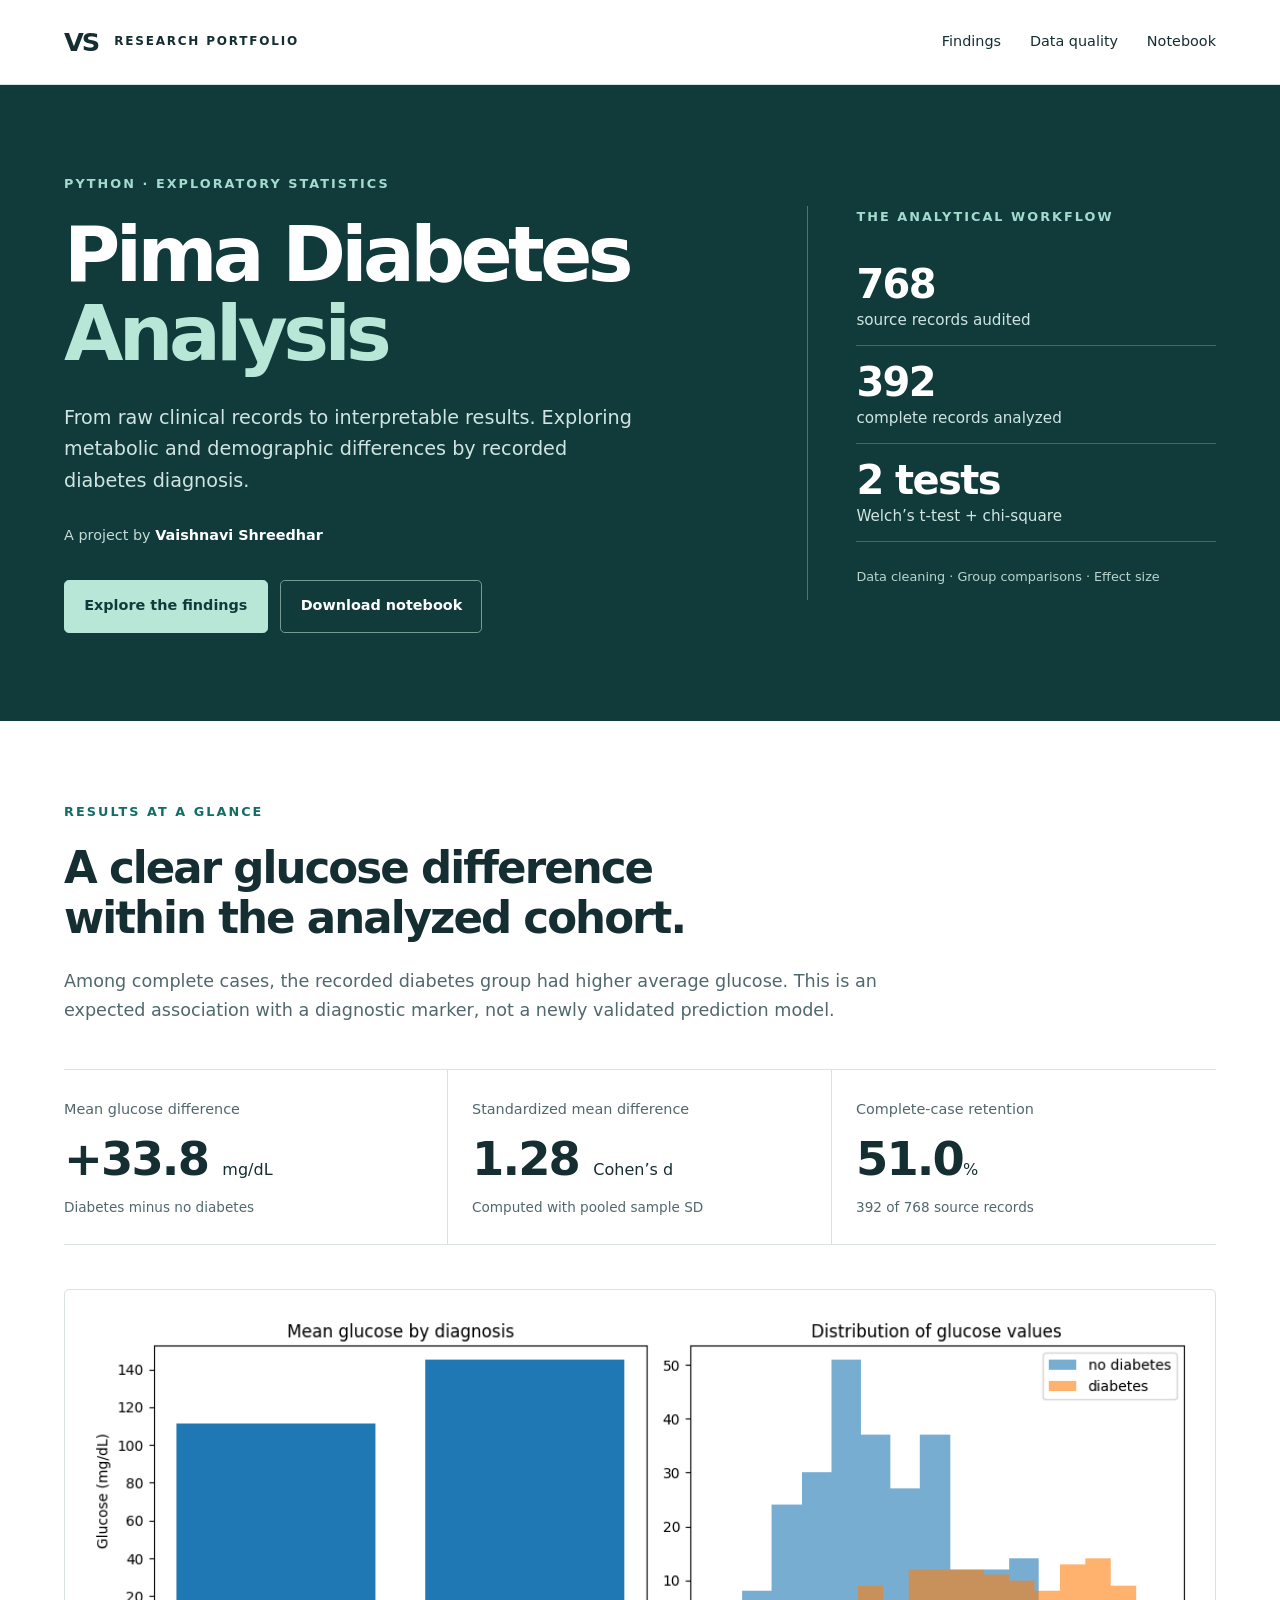
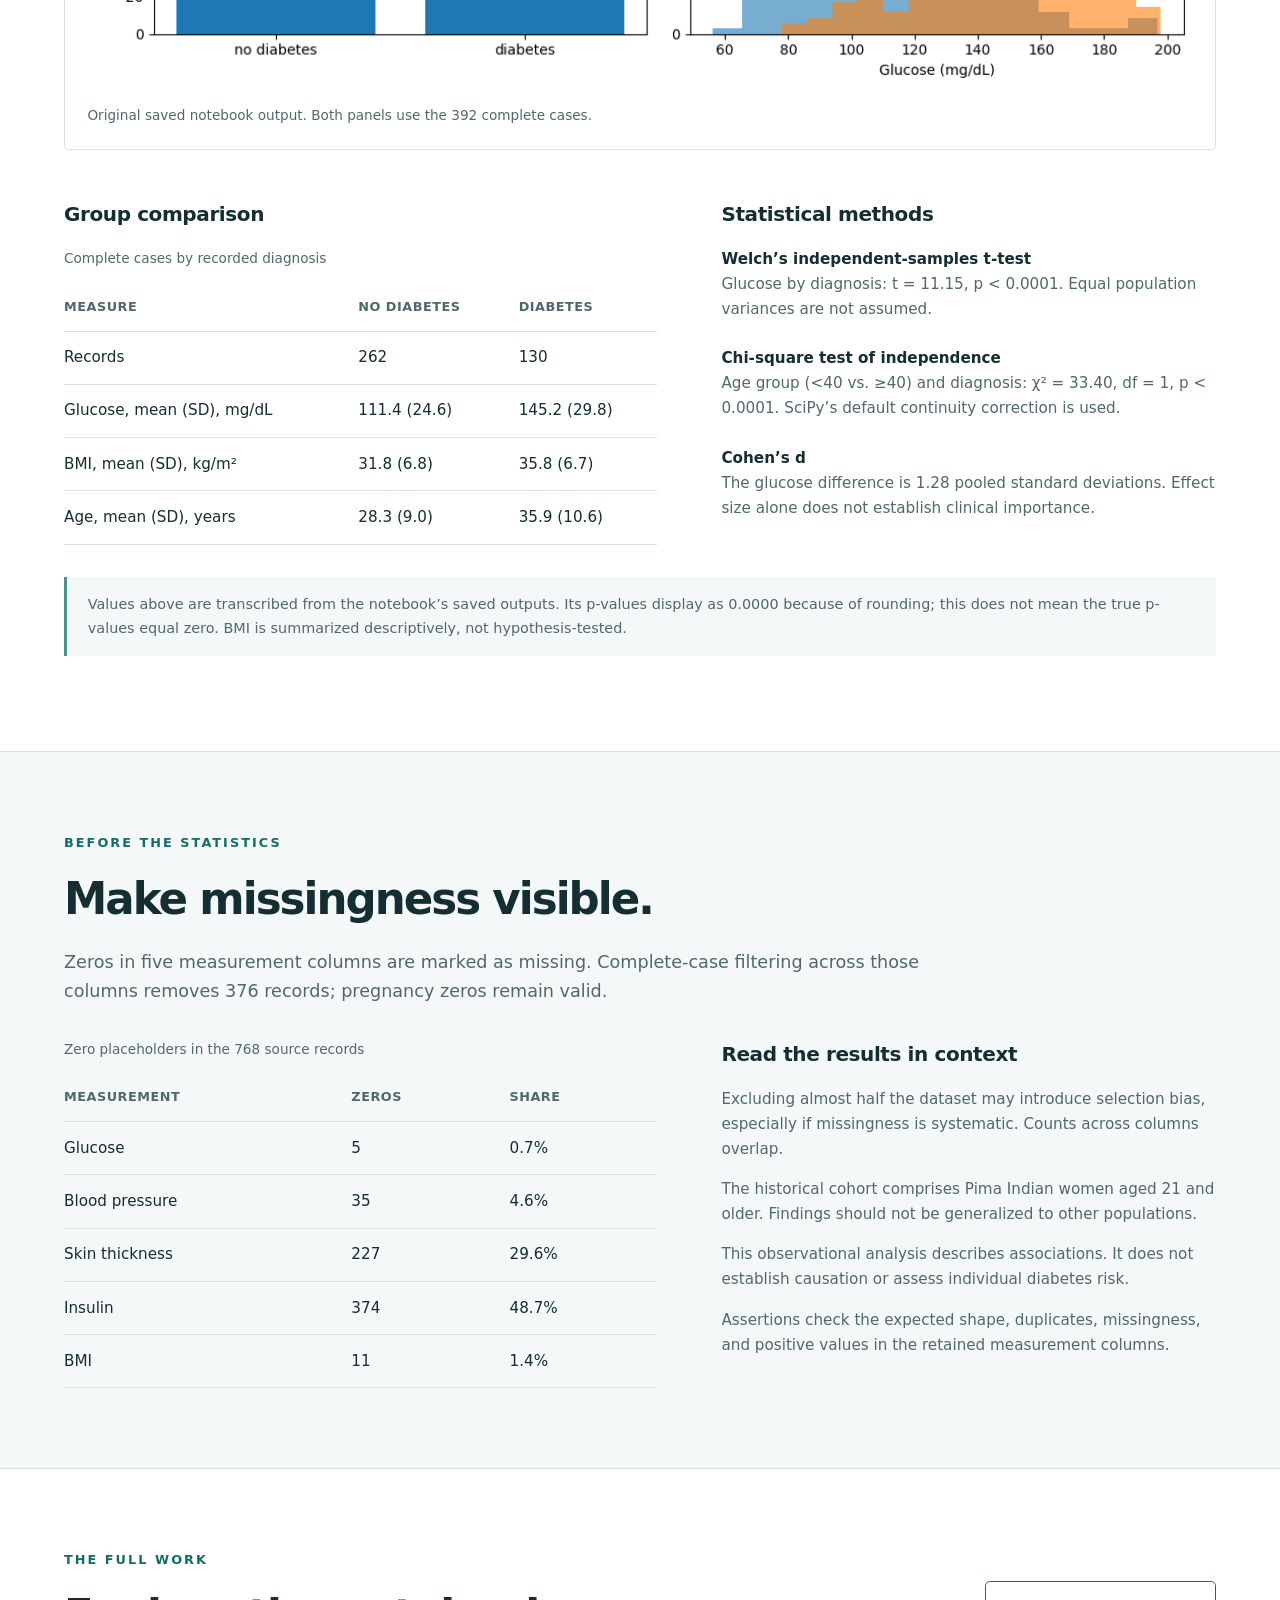
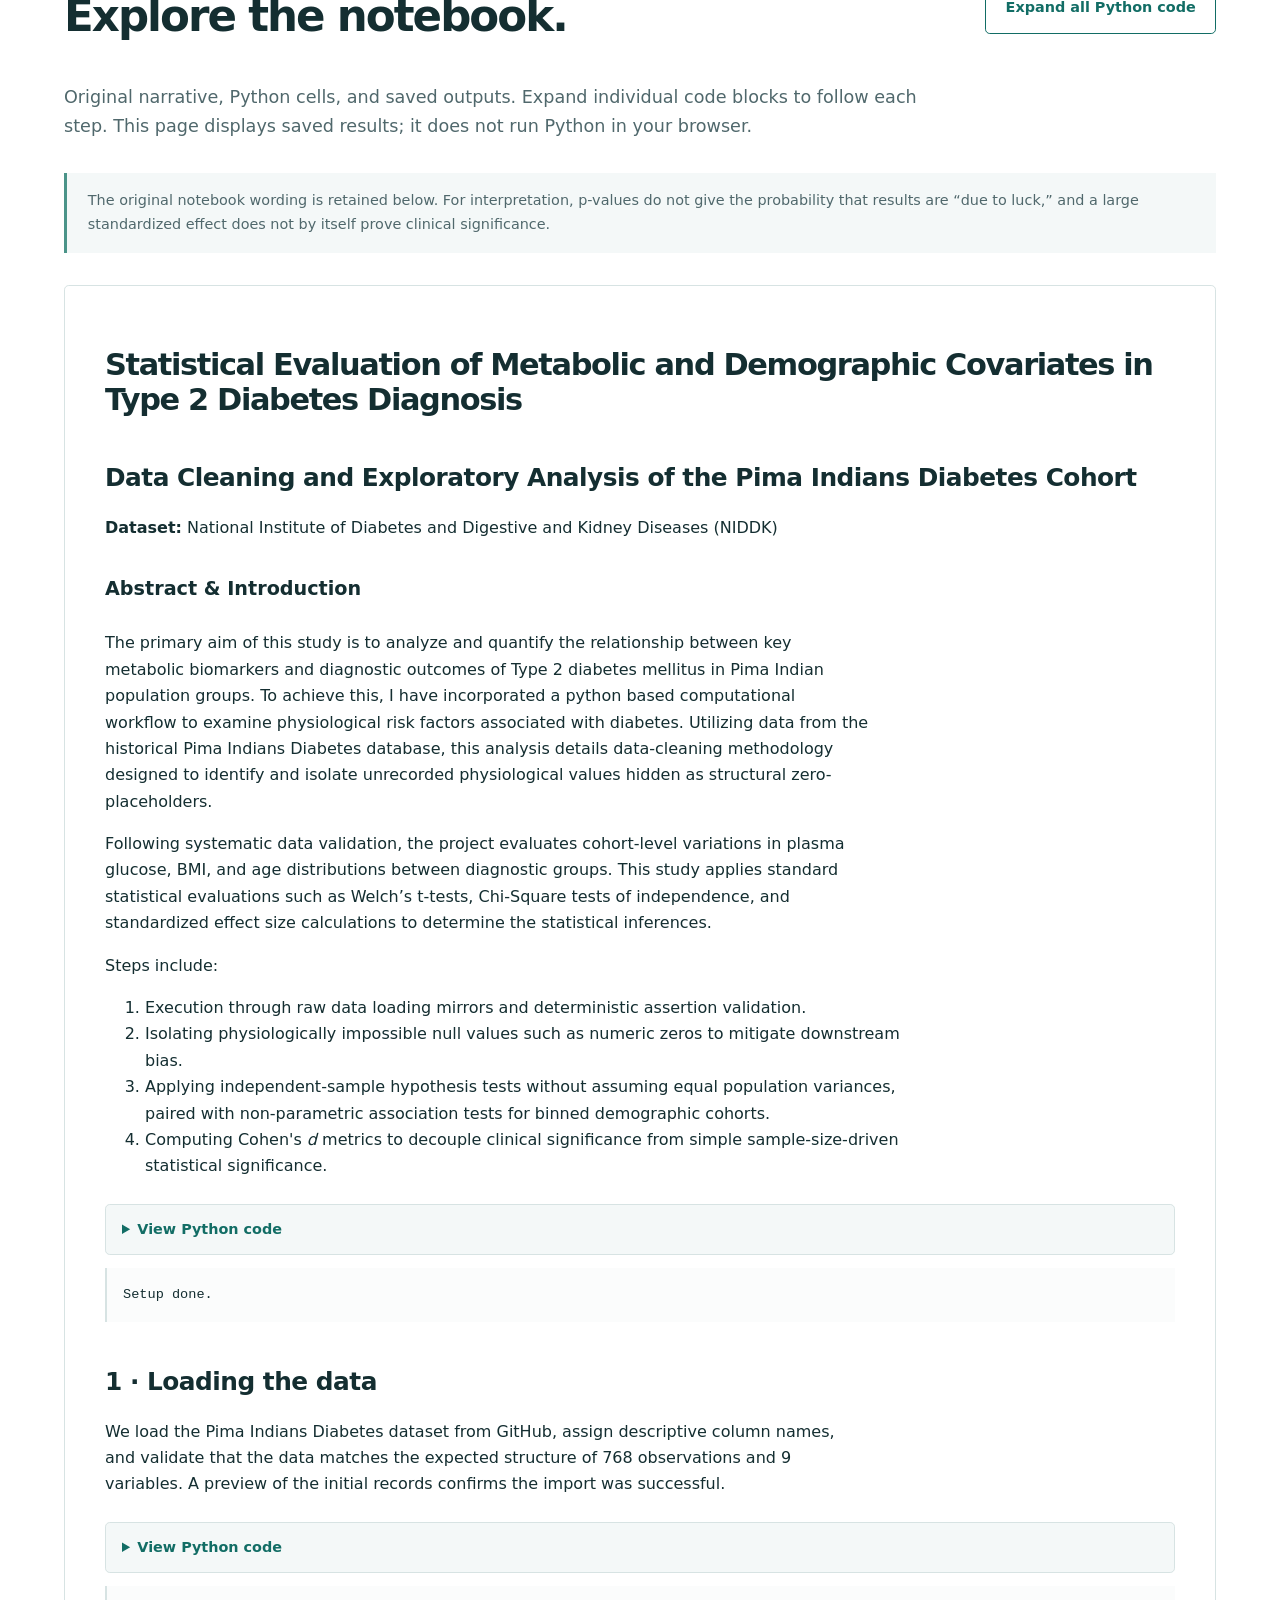
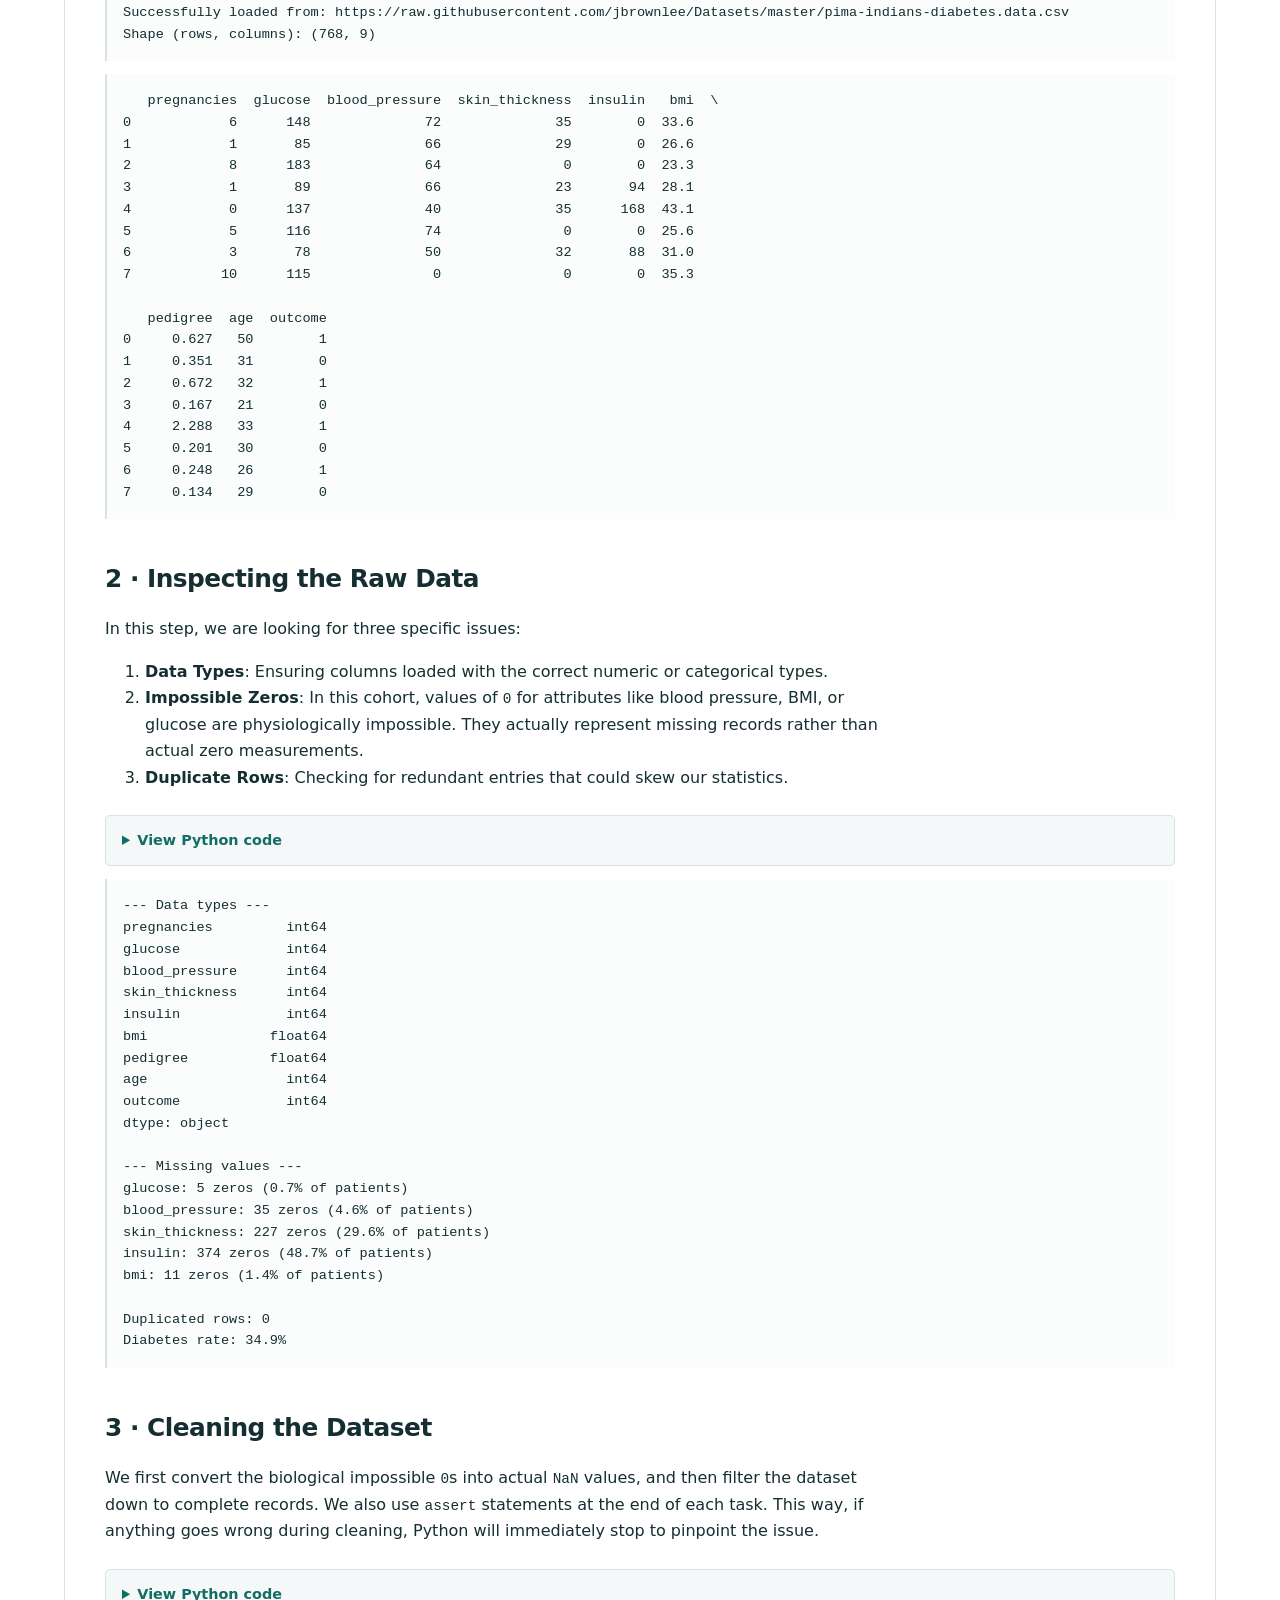
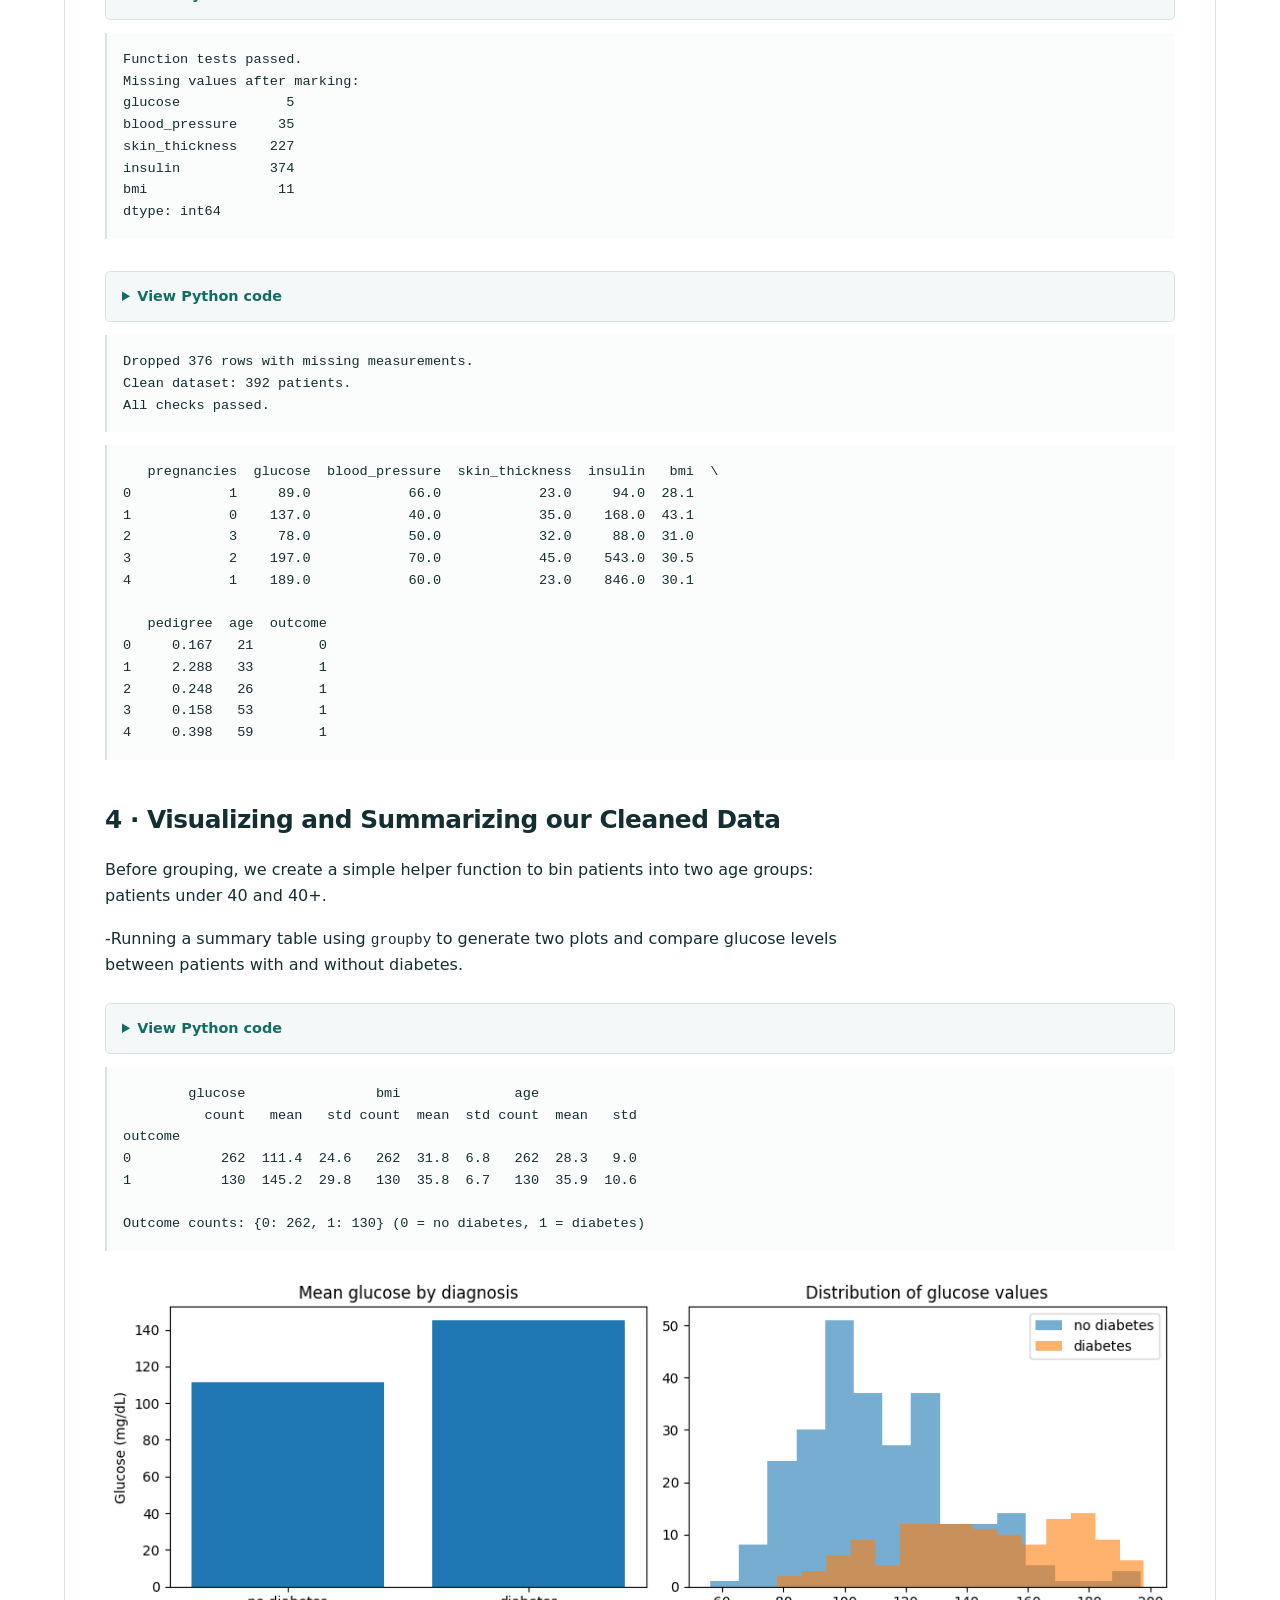
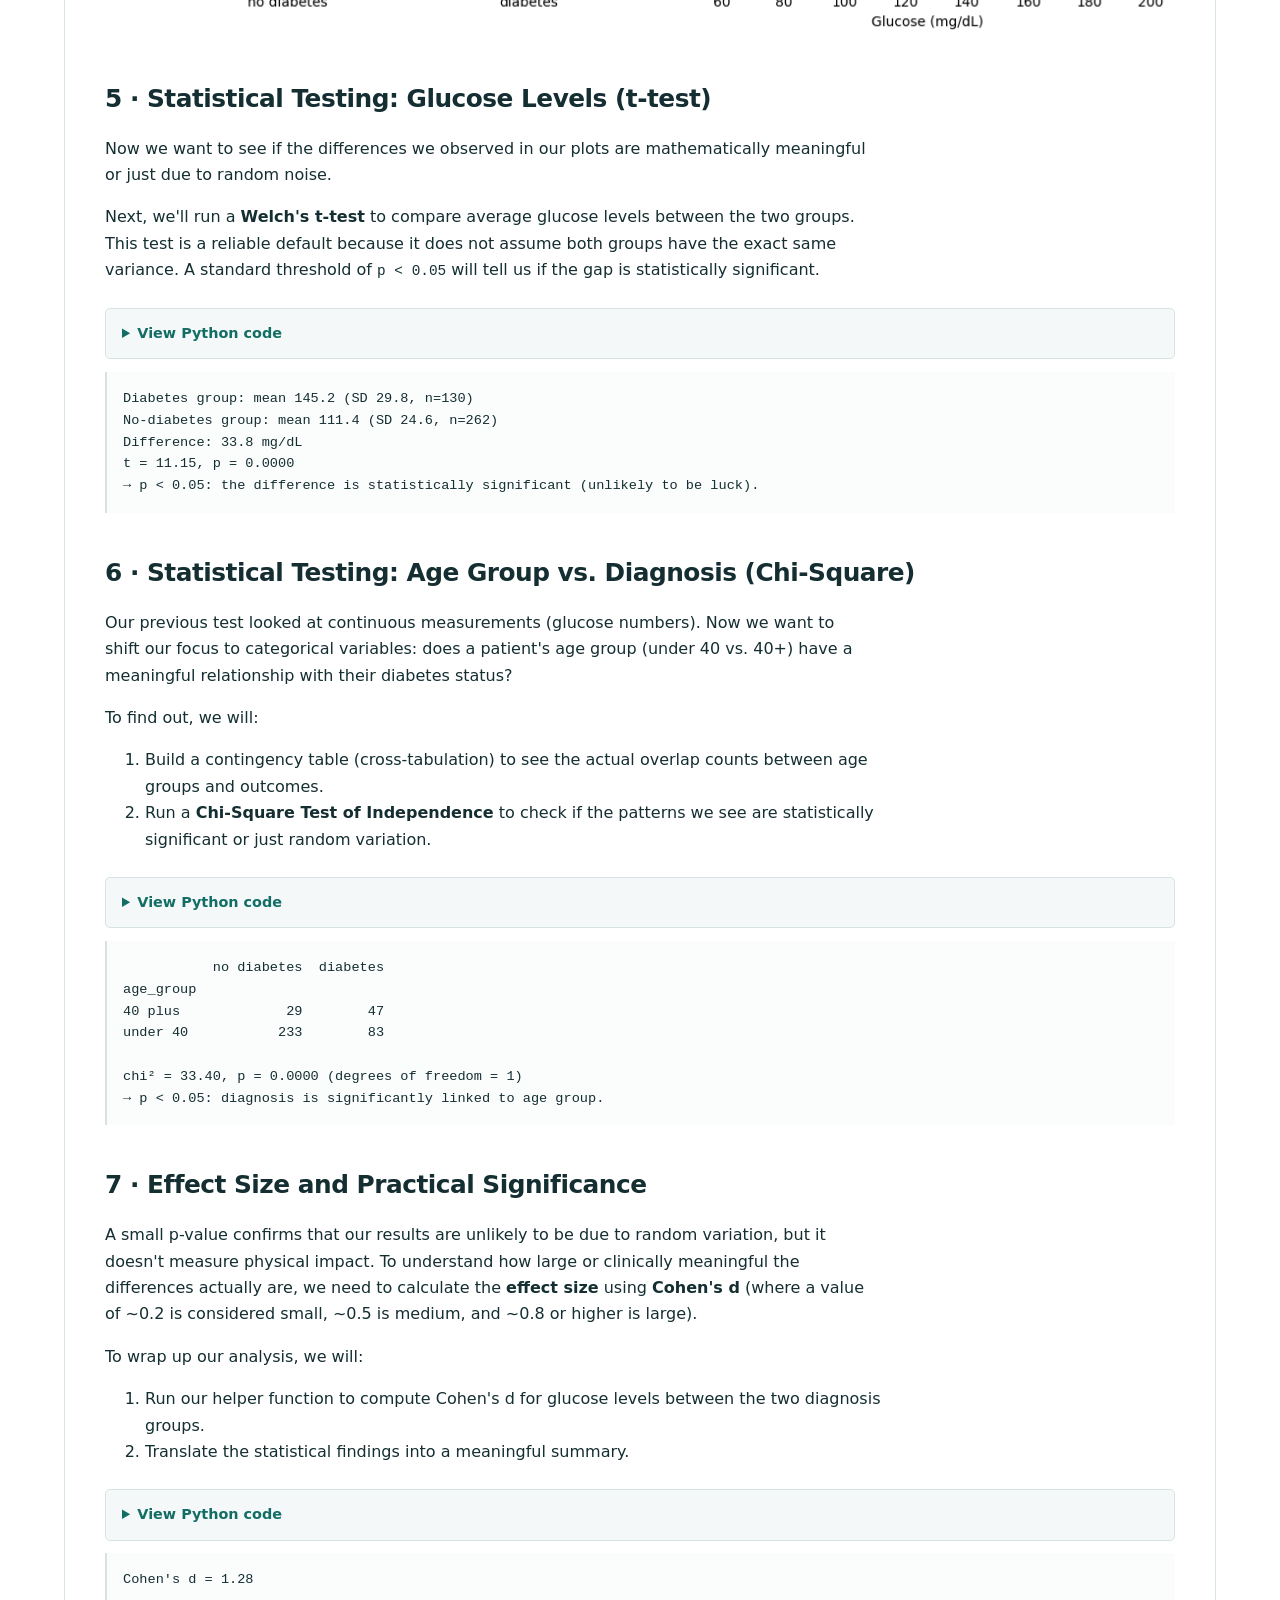
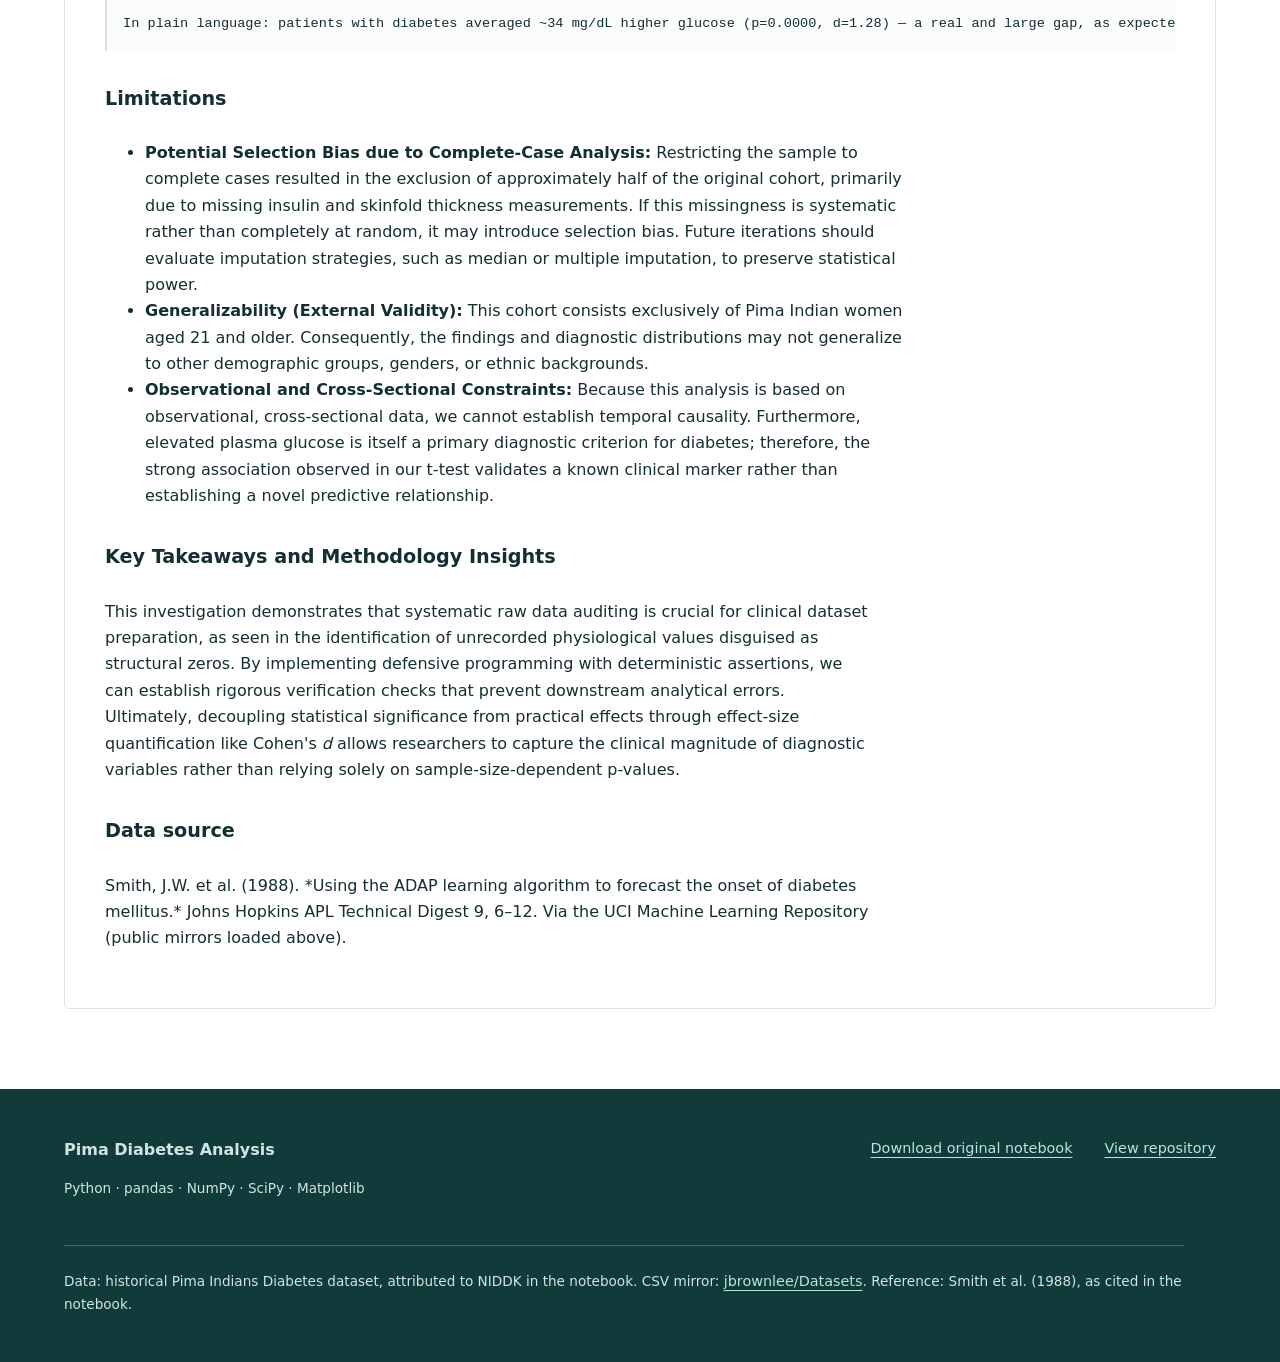
==== site/index.html @ 89f38595 "Add Netlify-ready analysis website with saved notebook results" ====
<!doctype html>
<html lang="en"><head><meta charset="utf-8"><meta name="viewport" content="width=device-width,initial-scale=1">
<meta name="description" content="Vaishnavi Shreedhar's Python analysis of the Pima diabetes cohort: data cleaning, Welch's t-test, chi-square testing and effect size.">
<meta name="theme-color" content="#103b3a"><title>Pima Diabetes Analysis · Vaishnavi Shreedhar</title>
<link rel="stylesheet" href="styles.css"><script src="app.js" defer></script></head>
<body><a class="skip" href="#main">Skip to content</a>
<header><a class="brand" href="#">VS <span>RESEARCH PORTFOLIO</span></a><nav aria-label="Main navigation"><a href="#findings">Findings</a><a href="#quality">Data quality</a><a href="#notebook">Notebook</a></nav></header>
<main id="main"><section class="hero"><div class="hero-content"><p class="eyebrow">PYTHON · EXPLORATORY STATISTICS</p>
<h1>Pima Diabetes<br><span>Analysis</span></h1><p class="intro">From raw clinical records to interpretable results. Exploring metabolic and demographic differences by recorded diabetes diagnosis.</p>
<p class="byline">A project by <strong>Vaishnavi Shreedhar</strong></p><div class="actions"><a class="button" href="#findings">Explore the findings</a><a class="button secondary" href="pima-diabetes-analysis.ipynb" download>Download notebook</a></div></div>
<aside class="hero-aside" aria-label="Analysis workflow"><p class="eyebrow">THE ANALYTICAL WORKFLOW</p><div><b>768</b><span>source records audited</span></div><div><b>392</b><span>complete records analyzed</span></div><div><b>2 tests</b><span>Welch’s t-test + chi-square</span></div><p>Data cleaning · Group comparisons · Effect size</p></aside></section>
<section id="findings" class="section"><p class="eyebrow">RESULTS AT A GLANCE</p><h2>A clear glucose difference<br>within the analyzed cohort.</h2><p class="lede">Among complete cases, the recorded diabetes group had higher average glucose. This is an expected association with a diagnostic marker, not a newly validated prediction model.</p>
<div class="metrics"><div><span>Mean glucose difference</span><strong>+33.8 <small>mg/dL</small></strong><p>Diabetes minus no diabetes</p></div><div><span>Standardized mean difference</span><strong>1.28 <small>Cohen’s d</small></strong><p>Computed with pooled sample SD</p></div><div><span>Complete-case retention</span><strong>51.0<small>%</small></strong><p>392 of 768 source records</p></div></div>
<figure><img class="analysis-chart" src="[data-uri]" alt="Notebook chart comparing mean glucose and glucose distributions by recorded diabetes diagnosis"><figcaption>Original saved notebook output. Both panels use the 392 complete cases.</figcaption></figure>
<div class="columns"><div><h3>Group comparison</h3><div class="table-scroll"><table><caption>Complete cases by recorded diagnosis</caption><thead><tr><th scope="col">Measure</th><th scope="col">No diabetes</th><th scope="col">Diabetes</th></tr></thead><tbody><tr><th scope="row">Records</th><td>262</td><td>130</td></tr><tr><th scope="row">Glucose, mean (SD), mg/dL</th><td>111.4 (24.6)</td><td>145.2 (29.8)</td></tr><tr><th scope="row">BMI, mean (SD), kg/m²</th><td>31.8 (6.8)</td><td>35.8 (6.7)</td></tr><tr><th scope="row">Age, mean (SD), years</th><td>28.3 (9.0)</td><td>35.9 (10.6)</td></tr></tbody></table></div></div>
<div class="tests"><h3>Statistical methods</h3><p><strong>Welch’s independent-samples t-test</strong><br>Glucose by diagnosis: t = 11.15, p &lt; 0.0001. Equal population variances are not assumed.</p><p><strong>Chi-square test of independence</strong><br>Age group (&lt;40 vs. ≥40) and diagnosis: χ² = 33.40, df = 1, p &lt; 0.0001. SciPy’s default continuity correction is used.</p><p><strong>Cohen’s d</strong><br>The glucose difference is 1.28 pooled standard deviations. Effect size alone does not establish clinical importance.</p></div></div>
<p class="note">Values above are transcribed from the notebook’s saved outputs. Its p-values display as 0.0000 because of rounding; this does not mean the true p-values equal zero. BMI is summarized descriptively, not hypothesis-tested.</p></section>
<section id="quality" class="section quality"><p class="eyebrow">BEFORE THE STATISTICS</p><h2>Make missingness visible.</h2><p class="lede">Zeros in five measurement columns are marked as missing. Complete-case filtering across those columns removes 376 records; pregnancy zeros remain valid.</p>
<div class="columns"><div class="table-scroll"><table><caption>Zero placeholders in the 768 source records</caption><thead><tr><th scope="col">Measurement</th><th scope="col">Zeros</th><th scope="col">Share</th></tr></thead><tbody><tr><th scope="row">Glucose</th><td>5</td><td>0.7%</td></tr><tr><th scope="row">Blood pressure</th><td>35</td><td>4.6%</td></tr><tr><th scope="row">Skin thickness</th><td>227</td><td>29.6%</td></tr><tr><th scope="row">Insulin</th><td>374</td><td>48.7%</td></tr><tr><th scope="row">BMI</th><td>11</td><td>1.4%</td></tr></tbody></table></div><aside class="limits"><h3>Read the results in context</h3><p>Excluding almost half the dataset may introduce selection bias, especially if missingness is systematic. Counts across columns overlap.</p><p>The historical cohort comprises Pima Indian women aged 21 and older. Findings should not be generalized to other populations.</p><p>This observational analysis describes associations. It does not establish causation or assess individual diabetes risk.</p><p>Assertions check the expected shape, duplicates, missingness, and positive values in the retained measurement columns.</p></aside></div></section>
<section id="notebook" class="section"><div class="notebook-heading"><div><p class="eyebrow">THE FULL WORK</p><h2>Explore the notebook.</h2></div><button id="toggle-code" type="button" aria-pressed="false">Expand all Python code</button></div><p class="lede">Original narrative, Python cells, and saved outputs. Expand individual code blocks to follow each step. This page displays saved results; it does not run Python in your browser.</p><p class="note">The original notebook wording is retained below. For interpretation, p-values do not give the probability that results are “due to luck,” and a large standardized effect does not by itself prove clinical significance.</p><article class="notebook"><section class="markdown-cell"><h2 id="cell-0-0">Statistical Evaluation of Metabolic and Demographic Covariates in Type 2 Diabetes Diagnosis</h2>
<h3 id="cell-0-1">Data Cleaning and Exploratory Analysis of the Pima Indians Diabetes Cohort</h3>
<p><strong>Dataset:</strong> National Institute of Diabetes and Digestive and Kidney Diseases (NIDDK)</p></section>
<section class="markdown-cell"><h4 id="cell-1-0">Abstract &amp; Introduction</h4>
<p>The primary aim of this study is to analyze and quantify the relationship between key metabolic biomarkers and diagnostic outcomes of Type 2 diabetes mellitus in Pima Indian population groups.  To achieve this, I have incorporated a python based computational workflow to examine physiological risk factors associated with diabetes. Utilizing data from the historical Pima Indians Diabetes database, this analysis details data-cleaning methodology designed to identify and isolate unrecorded physiological values hidden as structural zero-placeholders.</p>
<p>Following systematic data validation, the project evaluates cohort-level variations in plasma glucose, BMI, and age distributions between diagnostic groups. This study applies standard statistical evaluations such as Welch’s t-tests, Chi-Square tests of independence, and standardized effect size calculations to determine the statistical inferences.</p>
<p>Steps include:</p>
<ol>
<li>Execution through raw data loading mirrors and deterministic assertion validation.</li>
<li>Isolating physiologically impossible null values such as numeric zeros to mitigate downstream bias.</li>
<li>Applying independent-sample hypothesis tests without assuming equal population variances, paired with non-parametric association tests for binned demographic cohorts.</li>
<li>Computing Cohen&#x27;s <em>d</em> metrics to decouple clinical significance from simple sample-size-driven statistical significance.</li>
</ol></section>
<div class="code-cell"><details class="code"><summary>View Python code</summary><pre><code># 0. Setup: imports and reproducibility
import numpy as np
import pandas as pd
import matplotlib.pyplot as plt
from scipy import stats

print(&quot;Setup done.&quot;)</code></pre></details><pre class="output">Setup done.
</pre></div>
<section class="markdown-cell"><h3 id="cell-3-0">1 · Loading the data</h3>
<p>We load the Pima Indians Diabetes dataset from GitHub, assign descriptive column names, and validate that the data matches the expected structure of 768 observations and 9 variables. A preview of the initial records confirms the import was successful.</p></section>
<div class="code-cell"><details class="code"><summary>View Python code</summary><pre><code>import pandas as pd

COLS = [&quot;pregnancies&quot;, &quot;glucose&quot;, &quot;blood_pressure&quot;, &quot;skin_thickness&quot;,
        &quot;insulin&quot;, &quot;bmi&quot;, &quot;pedigree&quot;, &quot;age&quot;, &quot;outcome&quot;]
URL = &quot;https://raw.githubusercontent.com/jbrownlee/Datasets/master/pima-indians-diabetes.data.csv&quot;

def load_pima():
    &quot;&quot;&quot;Load the Pima diabetes data from the primary mirror.&quot;&quot;&quot;
    df = pd.read_csv(URL, header=None, names=COLS)
    print(f&quot;Successfully loaded from: {URL}&quot;)
    return df

df_raw = load_pima()
assert df_raw.shape == (768, 9), f&quot;Unexpected shape: {df_raw.shape}&quot;
print(&quot;Shape (rows, columns):&quot;, df_raw.shape)
df_raw.head(8)</code></pre></details><pre class="output">Successfully loaded from: https://raw.githubusercontent.com/jbrownlee/Datasets/master/pima-indians-diabetes.data.csv
Shape (rows, columns): (768, 9)
</pre><pre class="output">   pregnancies  glucose  blood_pressure  skin_thickness  insulin   bmi  \
0            6      148              72              35        0  33.6   
1            1       85              66              29        0  26.6   
2            8      183              64               0        0  23.3   
3            1       89              66              23       94  28.1   
4            0      137              40              35      168  43.1   
5            5      116              74               0        0  25.6   
6            3       78              50              32       88  31.0   
7           10      115               0               0        0  35.3   

   pedigree  age  outcome  
0     0.627   50        1  
1     0.351   31        0  
2     0.672   32        1  
3     0.167   21        0  
4     2.288   33        1  
5     0.201   30        0  
6     0.248   26        1  
7     0.134   29        0  </pre></div>
<section class="markdown-cell"><h3 id="cell-5-0">2 · Inspecting the Raw Data</h3>
<p>In this step, we are looking for three specific issues:</p>
<ol>
<li><strong>Data Types</strong>: Ensuring columns loaded with the correct numeric or categorical types.</li>
<li><strong>Impossible Zeros</strong>: In this cohort, values of <code>0</code> for attributes like blood pressure, BMI, or glucose are physiologically impossible. They actually represent missing records rather than actual zero measurements.</li>
<li><strong>Duplicate Rows</strong>: Checking for redundant entries that could skew our statistics.</li>
</ol></section>
<div class="code-cell"><details class="code"><summary>View Python code</summary><pre><code>
ZERO_MEANS_MISSING = [&quot;glucose&quot;, &quot;blood_pressure&quot;, &quot;skin_thickness&quot;, &quot;insulin&quot;, &quot;bmi&quot;]

print(&quot;--- Data types ---&quot;)
print(df_raw.dtypes)

print(&quot;\n--- Missing values ---&quot;)
for col in ZERO_MEANS_MISSING:  # loop over the suspect columns
    n_zero = int((df_raw[col] == 0).sum())  # count the zeros
    print(f&quot;{col}: {n_zero} zeros ({n_zero / len(df_raw):.1%} of patients)&quot;)

print(&quot;\nDuplicated rows:&quot;, int(df_raw.duplicated().sum()))
print(&quot;Diabetes rate:&quot;, f&quot;{df_raw[&#x27;outcome&#x27;].mean():.1%}&quot;)</code></pre></details><pre class="output">--- Data types ---
pregnancies         int64
glucose             int64
blood_pressure      int64
skin_thickness      int64
insulin             int64
bmi               float64
pedigree          float64
age                 int64
outcome             int64
dtype: object

--- Missing values ---
glucose: 5 zeros (0.7% of patients)
blood_pressure: 35 zeros (4.6% of patients)
skin_thickness: 227 zeros (29.6% of patients)
insulin: 374 zeros (48.7% of patients)
bmi: 11 zeros (1.4% of patients)

Duplicated rows: 0
Diabetes rate: 34.9%
</pre></div>
<section class="markdown-cell"><h3 id="cell-7-0">3 · Cleaning the Dataset</h3>
<p>We first convert the biological impossible <code>0</code>s into actual <code>NaN</code> values, and then filter the dataset down to complete records. We also use <code>assert</code> statements at the end of each task. This way, if anything goes wrong during cleaning, Python will immediately stop to pinpoint the issue.</p></section>
<div class="code-cell"><details class="code"><summary>View Python code</summary><pre><code>#  Turn impossible zeros into missing values
def mark_missing(df, columns):
    &quot;&quot;&quot;Replace biologically impossible 0s with NaN (pandas&#x27; &#x27;missing&#x27; marker).&quot;&quot;&quot;
    df = df.copy()  # to keep source intact
    for col in columns:
        df.loc[df[col] == 0, col] = np.nan
    return df

# Test the function on a tiny example BEFORE trusting it on real data
tiny = pd.DataFrame({&quot;glucose&quot;: [120, 0], &quot;age&quot;: [33, 40]})
assert mark_missing(tiny, [&quot;glucose&quot;])[&quot;glucose&quot;].isna().sum() == 1
assert (mark_missing(tiny, [&quot;glucose&quot;])[&quot;age&quot;] == [33, 40]).all()
print(&quot;Function tests passed.&quot;)

df = mark_missing(df_raw, ZERO_MEANS_MISSING)
print(&quot;Missing values after marking:&quot;)
print(df[ZERO_MEANS_MISSING].isna().sum())</code></pre></details><pre class="output">Function tests passed.
Missing values after marking:
glucose             5
blood_pressure     35
skin_thickness    227
insulin           374
bmi                11
dtype: int64
</pre></div>
<div class="code-cell"><details class="code"><summary>View Python code</summary><pre><code>
n_before = len(df)
df_clean = df.dropna(subset=ZERO_MEANS_MISSING).reset_index(drop=True)
print(f&quot;Dropped {n_before - len(df_clean)} rows with missing measurements.&quot;)
print(f&quot;Clean dataset: {len(df_clean)} patients.&quot;)

# Validation checks
assert df_clean.duplicated().sum() == 0, &quot;duplicates remain!&quot;
assert df_clean[ZERO_MEANS_MISSING].isna().sum().sum() == 0, &quot;missing values remain!&quot;
assert (df_clean[ZERO_MEANS_MISSING] &gt; 0).all().all(), &quot;impossible value survived!&quot;
print(&quot;All checks passed.&quot;)
df_clean.head(5)</code></pre></details><pre class="output">Dropped 376 rows with missing measurements.
Clean dataset: 392 patients.
All checks passed.
</pre><pre class="output">   pregnancies  glucose  blood_pressure  skin_thickness  insulin   bmi  \
0            1     89.0            66.0            23.0     94.0  28.1   
1            0    137.0            40.0            35.0    168.0  43.1   
2            3     78.0            50.0            32.0     88.0  31.0   
3            2    197.0            70.0            45.0    543.0  30.5   
4            1    189.0            60.0            23.0    846.0  30.1   

   pedigree  age  outcome  
0     0.167   21        0  
1     2.288   33        1  
2     0.248   26        1  
3     0.158   53        1  
4     0.398   59        1  </pre></div>
<section class="markdown-cell"><h3 id="cell-10-0">4 · Visualizing and Summarizing our Cleaned Data</h3>
<p>Before grouping, we create a simple helper function to bin patients into two age groups: patients under 40 and 40+.</p>
<p>-Running a summary table using <code>groupby</code> to generate two plots and compare glucose levels between patients with and without diabetes.</p></section>
<div class="code-cell"><details class="code"><summary>View Python code</summary><pre><code># 4. New column (if/else) + group summaries + charts
def age_group(age):
    if age &lt; 40:
        return &quot;under 40&quot;
    else:
        return &quot;40 plus&quot;

assert age_group(33) == &quot;under 40&quot; and age_group(55) == &quot;40 plus&quot;
df_clean[&quot;age_group&quot;] = df_clean[&quot;age&quot;].apply(age_group)

grouped_data = df_clean.groupby(&quot;outcome&quot;)[[&quot;glucose&quot;, &quot;bmi&quot;, &quot;age&quot;]]
summary = grouped_data.agg([&quot;count&quot;, &quot;mean&quot;, &quot;std&quot;])
summary = summary.round(1)

print(summary)
print(&quot;\nOutcome counts:&quot;, df_clean[&quot;outcome&quot;].value_counts().to_dict(),
      &quot;(0 = no diabetes, 1 = diabetes)&quot;)

fig, ax = plt.subplots(1, 2, figsize=(11, 3.8))
# Chart 1: average glucose per group (bar chart)
means = df_clean.groupby(&quot;outcome&quot;)[&quot;glucose&quot;].mean()
ax[0].bar([&quot;no diabetes&quot;, &quot;diabetes&quot;], means.values)
ax[0].set_title(&quot;Mean glucose by diagnosis&quot;)
ax[0].set_ylabel(&quot;Glucose (mg/dL)&quot;)
# Chart 2: spread of glucose (histogram, one color per group)
for label, sub in df_clean.groupby(&quot;outcome&quot;):
    name = &quot;diabetes&quot; if label == 1 else &quot;no diabetes&quot;
    ax[1].hist(sub[&quot;glucose&quot;], bins=15, alpha=0.6, label=name)
ax[1].set_title(&quot;Distribution of glucose values&quot;)
ax[1].set_xlabel(&quot;Glucose (mg/dL)&quot;)
ax[1].legend()
fig.tight_layout()
plt.show()</code></pre></details><pre class="output">        glucose                bmi              age            
          count   mean   std count  mean  std count  mean   std
outcome                                                        
0           262  111.4  24.6   262  31.8  6.8   262  28.3   9.0
1           130  145.2  29.8   130  35.8  6.7   130  35.9  10.6

Outcome counts: {0: 262, 1: 130} (0 = no diabetes, 1 = diabetes)
</pre><img class="analysis-chart" src="[data-uri]" alt="Notebook chart comparing mean glucose and glucose distributions by recorded diabetes diagnosis"></div>
<section class="markdown-cell"><h3 id="cell-12-0">5 · Statistical Testing: Glucose Levels (t-test)</h3>
<p>Now we want to see if the differences we observed in our plots are mathematically meaningful or just due to random noise.</p>
<p>Next, we&#x27;ll run a <strong>Welch&#x27;s t-test</strong> to compare average glucose levels between the two groups. This test is a reliable default because it does not assume both groups have the exact same variance. A standard threshold of <code>p &lt; 0.05</code> will tell us if the gap is statistically significant.</p></section>
<div class="code-cell"><details class="code"><summary>View Python code</summary><pre><code>#5. Welch t-test on glucose
diab = df_clean.loc[df_clean[&quot;outcome&quot;] == 1, &quot;glucose&quot;]
nondiab = df_clean.loc[df_clean[&quot;outcome&quot;] == 0, &quot;glucose&quot;]

t_stat, p_value = stats.ttest_ind(diab, nondiab, equal_var=False)
diff = diab.mean() - nondiab.mean()

print(f&quot;Diabetes group: mean {diab.mean():.1f} (SD {diab.std():.1f}, n={len(diab)})&quot;)
print(f&quot;No-diabetes group: mean {nondiab.mean():.1f} (SD {nondiab.std():.1f}, n={len(nondiab)})&quot;)
print(f&quot;Difference: {diff:.1f} mg/dL&quot;)
print(f&quot;t = {t_stat:.2f}, p = {p_value:.4f}&quot;)

if p_value &lt; 0.05:
    print(&quot;→ p &lt; 0.05: the difference is statistically significant (unlikely to be luck).&quot;)
else:
    print(&quot;→ p ≥ 0.05: not significant — the gap could plausibly be chance.&quot;)</code></pre></details><pre class="output">Diabetes group: mean 145.2 (SD 29.8, n=130)
No-diabetes group: mean 111.4 (SD 24.6, n=262)
Difference: 33.8 mg/dL
t = 11.15, p = 0.0000
→ p &lt; 0.05: the difference is statistically significant (unlikely to be luck).
</pre></div>
<section class="markdown-cell"><h3 id="cell-14-0">6 · Statistical Testing: Age Group vs. Diagnosis (Chi-Square)</h3>
<p>Our previous test looked at continuous measurements (glucose numbers). Now we want to shift our focus to categorical variables: does a patient&#x27;s age group (under 40 vs. 40+) have a meaningful relationship with their diabetes status?</p>
<p>To find out, we will:</p>
<ol>
<li>Build a contingency table (cross-tabulation) to see the actual overlap counts between age groups and outcomes.</li>
<li>Run a <strong>Chi-Square Test of Independence</strong> to check if the patterns we see are statistically significant or just random variation.</li>
</ol></section>
<div class="code-cell"><details class="code"><summary>View Python code</summary><pre><code>#6. Chi-square test on age group vs diagnosis
table = pd.crosstab(df_clean[&quot;age_group&quot;], df_clean[&quot;outcome&quot;])
table.columns = [&quot;no diabetes&quot;, &quot;diabetes&quot;]
print(table)

chi2, p_chi, dof, expected = stats.chi2_contingency(table)
print(f&quot;\nchi² = {chi2:.2f}, p = {p_chi:.4f} (degrees of freedom = {dof})&quot;)

if p_chi &lt; 0.05:
    print(&quot;→ p &lt; 0.05: diagnosis is significantly linked to age group.&quot;)
else:
    print(&quot;→ p ≥ 0.05: no significant link — the pattern could be chance.&quot;)</code></pre></details><pre class="output">           no diabetes  diabetes
age_group                       
40 plus             29        47
under 40           233        83

chi² = 33.40, p = 0.0000 (degrees of freedom = 1)
→ p &lt; 0.05: diagnosis is significantly linked to age group.
</pre></div>
<section class="markdown-cell"><h3 id="cell-16-0">7 · Effect Size and Practical Significance</h3>
<p>A small p-value confirms that our results are unlikely to be due to random variation, but it doesn&#x27;t measure physical impact. To understand how large or clinically meaningful the differences actually are, we need to calculate the <strong>effect size</strong> using <strong>Cohen&#x27;s d</strong> (where a value of ~0.2 is considered small, ~0.5 is medium, and ~0.8 or higher is large).</p>
<p>To wrap up our analysis, we will:</p>
<ol>
<li>Run our helper function to compute Cohen&#x27;s d for glucose levels between the two diagnosis groups.</li>
<li>Translate the statistical findings into a meaningful summary.</li>
</ol></section>
<div class="code-cell"><details class="code"><summary>View Python code</summary><pre><code>#7. Effect size + plain-language conclusion
def cohens_d(group1, group2):
    &quot;&quot;&quot;Standardized difference between two groups&#x27; means.&quot;&quot;&quot;
    n1, n2 = len(group1), len(group2)
    pooled_sd = np.sqrt(((n1 - 1) * group1.var() + (n2 - 1) * group2.var()) / (n1 + n2 - 2))
    return (group1.mean() - group2.mean()) / pooled_sd

d = cohens_d(diab, nondiab)
print(f&quot;Cohen&#x27;s d = {d:.2f}&quot;)
print(f&quot;\nIn plain language: patients with diabetes averaged ~{diff:.0f} mg/dL higher glucose &quot;
      f&quot;(p={p_value:.4f}, d={d:.2f}) — a real and large gap, as expected for a diagnostic marker.&quot;)</code></pre></details><pre class="output">Cohen&#x27;s d = 1.28

In plain language: patients with diabetes averaged ~34 mg/dL higher glucose (p=0.0000, d=1.28) — a real and large gap, as expected for a diagnostic marker.
</pre></div>
<section class="markdown-cell"><h4 id="cell-18-0">Limitations</h4>
<ul>
<li><strong>Potential Selection Bias due to Complete-Case Analysis:</strong> Restricting the sample to complete cases resulted in the exclusion of approximately half of the original cohort, primarily due to missing insulin and skinfold thickness measurements. If this missingness is systematic rather than completely at random, it may introduce selection bias. Future iterations should evaluate imputation strategies, such as median or multiple imputation, to preserve statistical power.</li>
<li><strong>Generalizability (External Validity):</strong> This cohort consists exclusively of Pima Indian women aged 21 and older. Consequently, the findings and diagnostic distributions may not generalize to other demographic groups, genders, or ethnic backgrounds.</li>
<li><strong>Observational and Cross-Sectional Constraints:</strong> Because this analysis is based on observational, cross-sectional data, we cannot establish temporal causality. Furthermore, elevated plasma glucose is itself a primary diagnostic criterion for diabetes; therefore, the strong association observed in our t-test validates a known clinical marker rather than establishing a novel predictive relationship.</li>
</ul>
<h4 id="cell-18-5">Key Takeaways and Methodology Insights</h4>
<p>This investigation demonstrates that systematic raw data auditing is crucial for clinical dataset preparation, as seen in the identification of unrecorded physiological values disguised as structural zeros. By implementing defensive programming with deterministic assertions, we can establish rigorous verification checks that prevent downstream analytical errors. Ultimately, decoupling statistical significance from practical effects through effect-size quantification like Cohen&#x27;s <em>d</em> allows researchers to capture the clinical magnitude of diagnostic variables rather than relying solely on sample-size-dependent p-values.</p>
<h4 id="cell-18-8">Data source</h4>
<p>Smith, J.W. et al. (1988). *Using the ADAP learning algorithm to forecast the onset of diabetes mellitus.* Johns Hopkins APL Technical Digest 9, 6–12. Via the UCI Machine Learning Repository (public mirrors loaded above).</p></section></article></section>
<footer><div><strong>Pima Diabetes Analysis</strong><p>Python · pandas · NumPy · SciPy · Matplotlib</p></div><div><a href="pima-diabetes-analysis.ipynb" download>Download original notebook</a><a href="https://github.com/vaish-codes-duh/pima-diabetes-analysis">View repository</a></div><p class="source">Data: historical Pima Indians Diabetes dataset, attributed to NIDDK in the notebook. CSV mirror: <a href="https://github.com/jbrownlee/Datasets/blob/master/pima-indians-diabetes.data.csv">jbrownlee/Datasets</a>. Reference: Smith et al. (1988), as cited in the notebook.</p></footer></main></body></html>
---- site/styles.css ----
:root{color-scheme:light;--ink:#142e31;--teal:#126d65;--line:#d7e3e3;--muted:#50686c;--paper:#f4f8f8}*{box-sizing:border-box}html{scroll-behavior:smooth;scroll-padding-top:6rem}body{margin:0;color:var(--ink);font:1rem/1.65 system-ui,-apple-system,BlinkMacSystemFont,"Segoe UI",sans-serif;background:#fff}a{color:var(--teal);text-underline-offset:.25em}a:hover{text-decoration:underline}button,a,summary{-webkit-tap-highlight-color:transparent}a:focus-visible,button:focus-visible,summary:focus-visible{outline:3px solid #b95b22;outline-offset:5px}header{padding:1.3rem max(5vw,1.25rem);display:flex;justify-content:space-between;gap:1rem;align-items:center;border-bottom:1px solid var(--line);background:#fff}header a{text-decoration:none}.brand{font-size:1.6rem;font-weight:800;letter-spacing:-.08em;color:var(--ink);display:flex;align-items:center;gap:1rem}.brand span{font-size:.75rem;letter-spacing:.15em;font-weight:650}nav{display:flex;gap:1.8rem}nav a{font-size:.9rem;color:var(--ink)}.hero{background:#103b3a;color:#fff;display:grid;grid-template-columns:1.6fr 1fr;gap:7vw;padding:5.5rem max(5vw,1.25rem)}.hero-content{max-width:49rem}.eyebrow{font-size:.8rem;letter-spacing:.16em;font-weight:700;color:var(--teal);margin:0 0 1.3rem}.hero .eyebrow{color:#a5dbcf}h1{font-size:clamp(3.2rem,6vw,6.4rem);line-height:1.03;letter-spacing:-.06em;margin:0 0 1.8rem;font-weight:650}h1 span{color:#b8e7d8}h2{font-size:clamp(2rem,3.4vw,3.3rem);line-height:1.15;letter-spacing:-.045em;font-weight:620;margin:0 0 1.5rem}h3{font-size:1.25rem;letter-spacing:-.02em;margin:0 0 1rem}.intro{font-size:1.2rem;max-width:36rem;color:#d0e5e1;margin-bottom:1.7rem}.byline{font-size:.9rem;color:#c5dbd6}.byline strong{color:white}.actions{display:flex;gap:.8rem;flex-wrap:wrap;margin-top:2rem}.button,button{font:inherit;font-size:.9rem;font-weight:650;border:1px solid var(--teal);padding:.85rem 1.2rem;border-radius:.3rem;text-decoration:none;display:inline-block;cursor:pointer}.button{color:#103b3a;background:#b8e7d8;border-color:#b8e7d8}.button.secondary{background:transparent;color:#fff;border-color:#769b94}.hero-aside{border-left:1px solid #527470;padding-left:3rem;align-self:center}.hero-aside div{display:flex;flex-direction:column;border-bottom:1px solid #416964;padding:.75rem 0}.hero-aside b{font-size:2.5rem;letter-spacing:-.04em;line-height:1.2}.hero-aside span{font-size:.95rem;color:#d0e5e1}.hero-aside>p:last-child{font-size:.8rem;color:#bad5cd;margin-top:1.5rem}.section{padding:5rem max(5vw,1.25rem);scroll-margin-top:1rem}.lede{font-size:1.1rem;color:var(--muted);max-width:54rem;margin-bottom:2rem}.metrics{display:grid;grid-template-columns:repeat(3,1fr);border-top:1px solid var(--line);border-bottom:1px solid var(--line);margin:2.8rem 0}.metrics>div{padding:1.6rem 1.5rem;border-right:1px solid var(--line)}.metrics>div:first-child{padding-left:0}.metrics>div:last-child{border:0}.metrics span{font-size:.9rem;color:var(--muted)}.metrics strong{display:block;font-size:2.9rem;letter-spacing:-.04em;line-height:1.3;margin:.4rem 0}.metrics small{font-size:1rem;letter-spacing:0;font-weight:500}.metrics p{font-size:.85rem;margin:0;color:var(--muted)}figure{margin:2.5rem 0 3rem;border:1px solid var(--line);border-radius:.3rem;padding:1.4rem}.analysis-chart{width:100%;height:auto;display:block}figcaption{font-size:.85rem;color:var(--muted);margin-top:1rem}.columns{display:grid;grid-template-columns:1.2fr 1fr;gap:4rem}.table-scroll{overflow-x:auto}table{border-collapse:collapse;width:100%;font-size:.95rem;text-align:left}caption{text-align:left;font-size:.85rem;color:var(--muted);margin-bottom:.8rem}td,th{border-bottom:1px solid var(--line);padding:.85rem .7rem}th:first-child,td:first-child{padding-left:0}thead th{font-size:.8rem;text-transform:uppercase;letter-spacing:.04em;color:var(--muted)}tbody th{font-weight:500}.tests p{font-size:.95rem;color:var(--muted);margin-bottom:1.5rem}.tests strong{color:var(--ink)}.note{border-left:3px solid #4b9489;padding:1rem 1.3rem;background:var(--paper);font-size:.9rem;color:var(--muted);margin-top:2rem}.quality{background:var(--paper);border-block:1px solid var(--line)}.limits p{color:var(--muted);font-size:.95rem}.notebook-heading{display:flex;justify-content:space-between;align-items:center;gap:1.5rem}button{background:#fff;color:var(--teal);white-space:nowrap}.notebook{border:1px solid var(--line);border-radius:.3rem;padding:2.5rem;margin-top:2rem}.notebook h2{font-size:1.9rem;margin-top:1.4rem}.notebook h3{font-size:1.55rem;margin-top:2.5rem}.notebook h4{font-size:1.2rem;margin-top:2rem}.markdown-cell p,.markdown-cell li{max-width:75ch}.code-cell{margin:1.5rem 0 2rem;min-width:0}.code{border:1px solid var(--line);border-radius:.3rem;background:var(--paper)}summary{cursor:pointer;padding:.8rem 1rem;color:var(--teal);font-size:.9rem;font-weight:600}pre{font: .85rem/1.6 ui-monospace,SFMono-Regular,Consolas,monospace;overflow-x:auto;padding:1rem;margin:0}details pre{background:#112c32;color:#e2f0f0}.output{border-left:2px solid var(--line);margin:.8rem 0;background:#fbfcfc}code{font-family:ui-monospace,SFMono-Regular,Consolas,monospace;font-size:.9em}.notebook .analysis-chart{margin:1.5rem 0}footer{padding:3rem max(5vw,1.25rem);background:#103b3a;color:#d0e5e1;display:grid;grid-template-columns:1fr 1fr;gap:2rem}footer a{color:#b8e7d8;font-size:.9rem}footer>div:nth-child(2){display:flex;justify-content:flex-end;align-items:flex-start;gap:2rem}footer p{font-size:.85rem}.source{grid-column:1/-1;max-width:70rem;margin:0;border-top:1px solid #416964;padding-top:1.5rem}.skip{position:absolute;top:-10rem;left:1rem;z-index:10;background:white;padding:1rem}.skip:focus{top:1rem}@media(max-width:800px){.hero{grid-template-columns:1fr;gap:3rem;padding-block:3rem}.hero-aside{padding-left:1.5rem}.hero-aside div{display:inline-flex;width:31%;vertical-align:top;border:0}.hero-aside b{font-size:2rem}.hero-aside span{font-size:.85rem}.columns{grid-template-columns:1fr;gap:2.5rem}.section{padding-block:3rem}.metrics strong{font-size:2rem}.metrics>div{padding:1.2rem .7rem}.notebook{padding:1.2rem}.notebook-heading{align-items:flex-start;flex-direction:column}.brand span{display:none}nav{gap:1rem}footer{grid-template-columns:1fr}footer>div:nth-child(2){justify-content:flex-start;flex-wrap:wrap}}@media(max-width:480px){.metrics{grid-template-columns:1fr}.metrics>div,.metrics>div:first-child{border-right:0;border-bottom:1px solid var(--line);padding:1rem 0}.metrics strong{font-size:2.4rem}.hero-aside div{display:flex;width:auto;border-bottom:1px solid #416964}.hero-aside span{font-size:.95rem}.notebook h2{font-size:1.5rem}.notebook h3{font-size:1.3rem}nav a{font-size:.85rem}}@media(prefers-reduced-motion:reduce){html{scroll-behavior:auto}}@media print{header,.actions,button{display:none}.hero{background:white;color:#142e31;padding:1rem 0}.hero .eyebrow,.hero .intro,.hero h1 span,.hero .byline,.hero .byline strong{color:#142e31}.hero-aside{display:none}.hero{display:block}.section{padding:1.5rem 0}.notebook{border:0;padding:0}.columns{display:block}.metrics{break-inside:avoid}footer{background:white;color:#142e31}footer a{color:#142e31}pre{white-space:pre-wrap}}
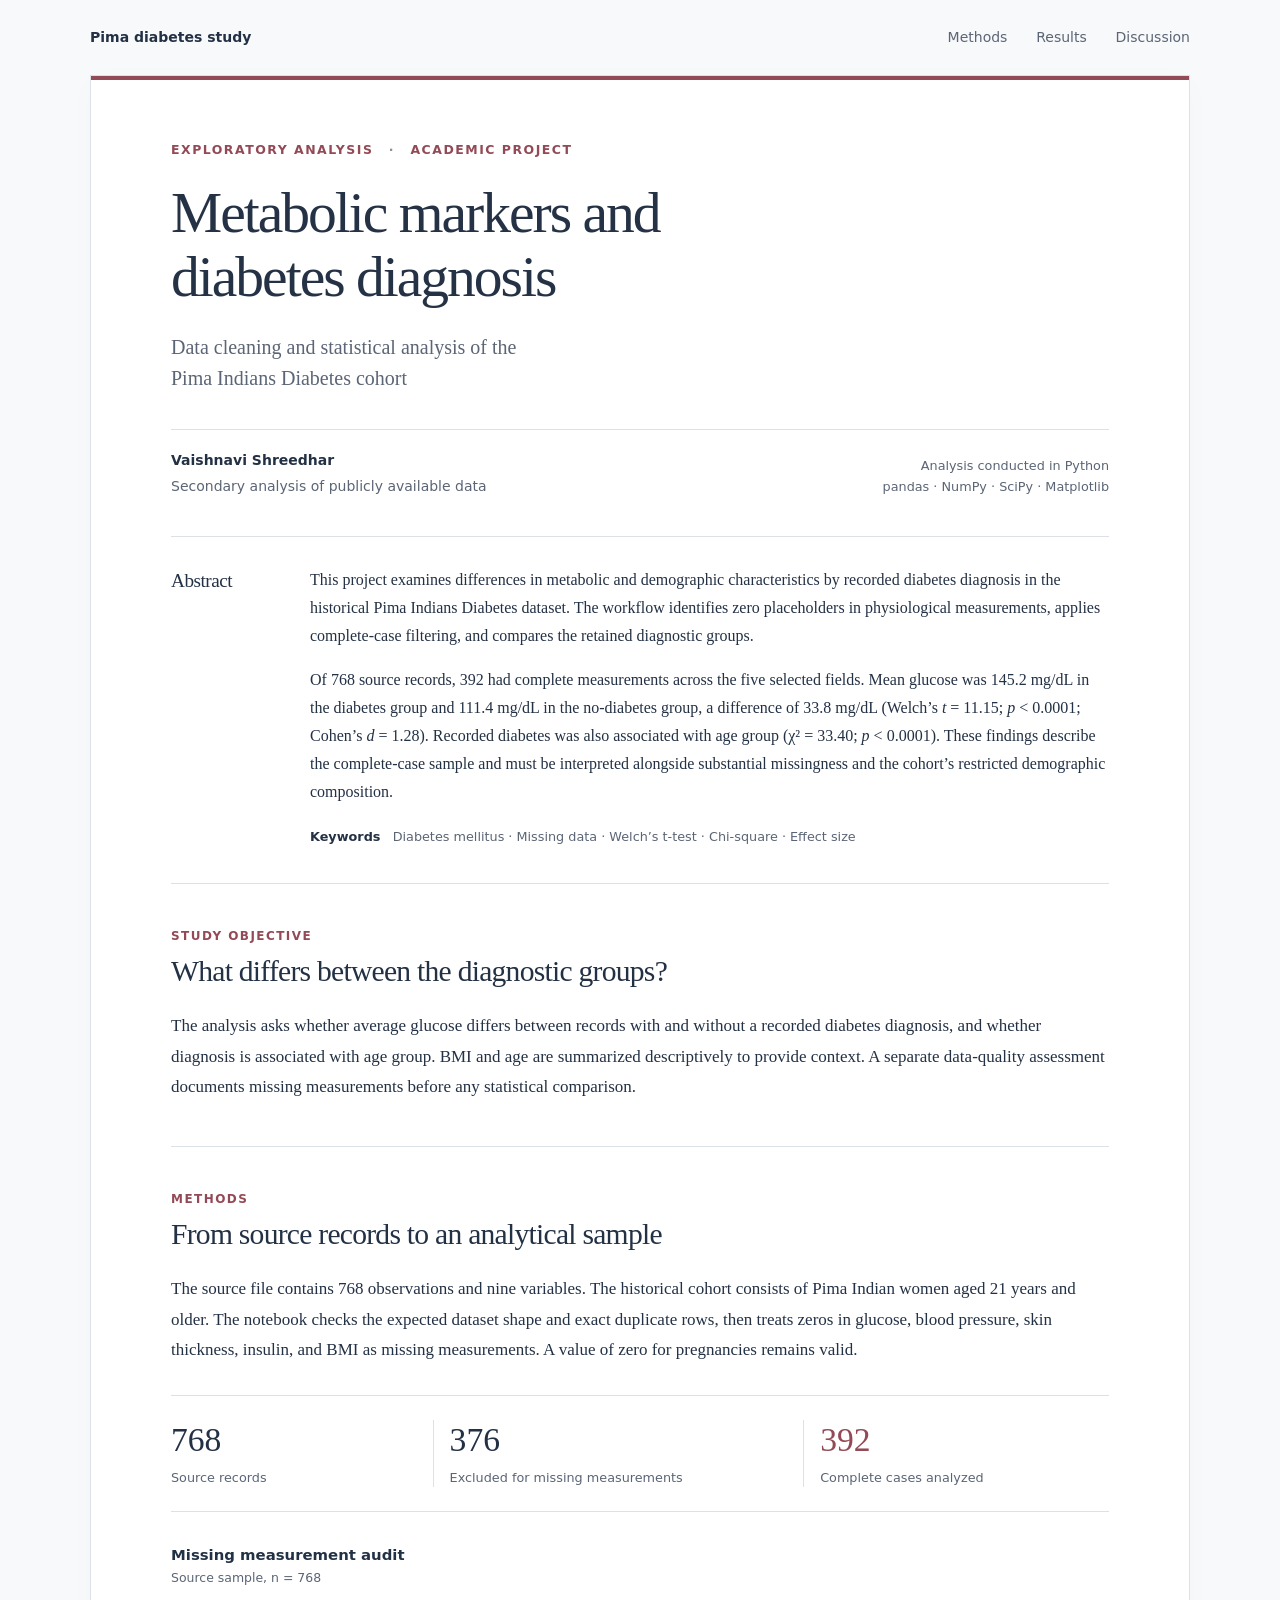
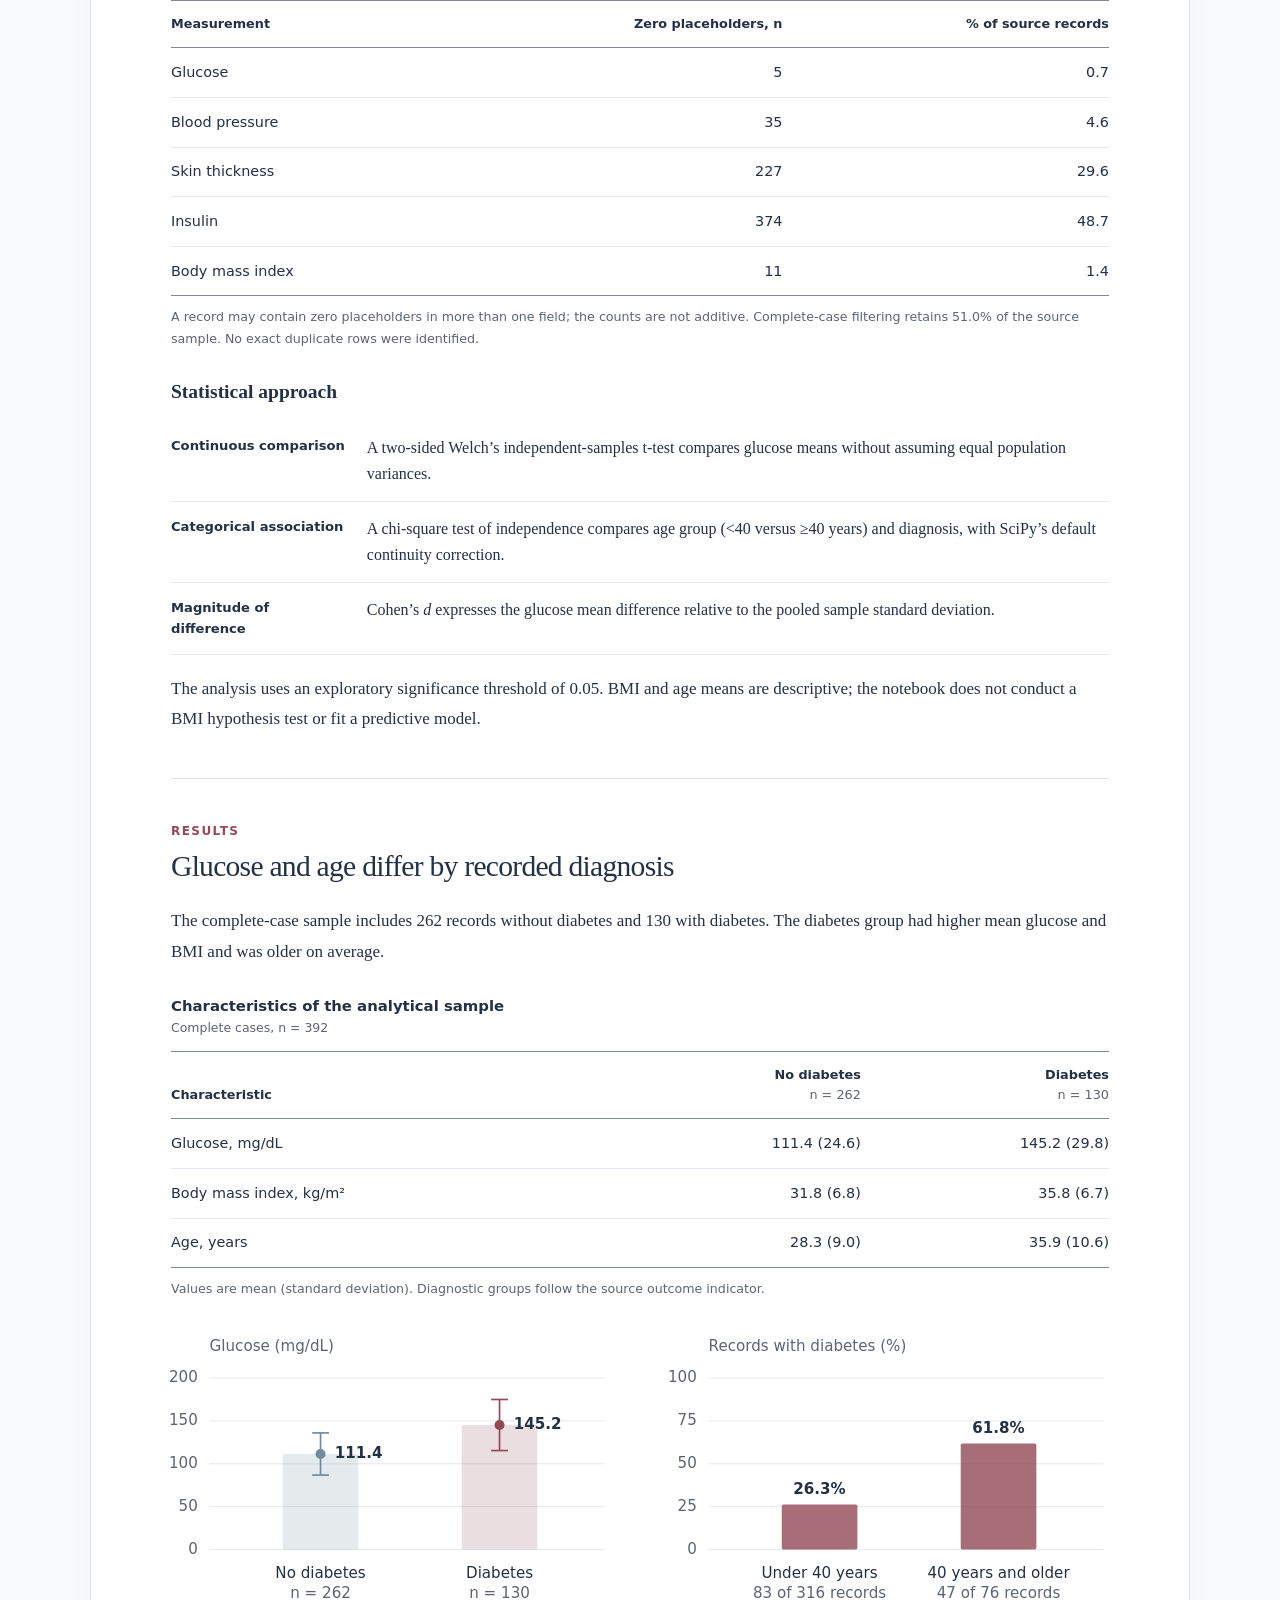
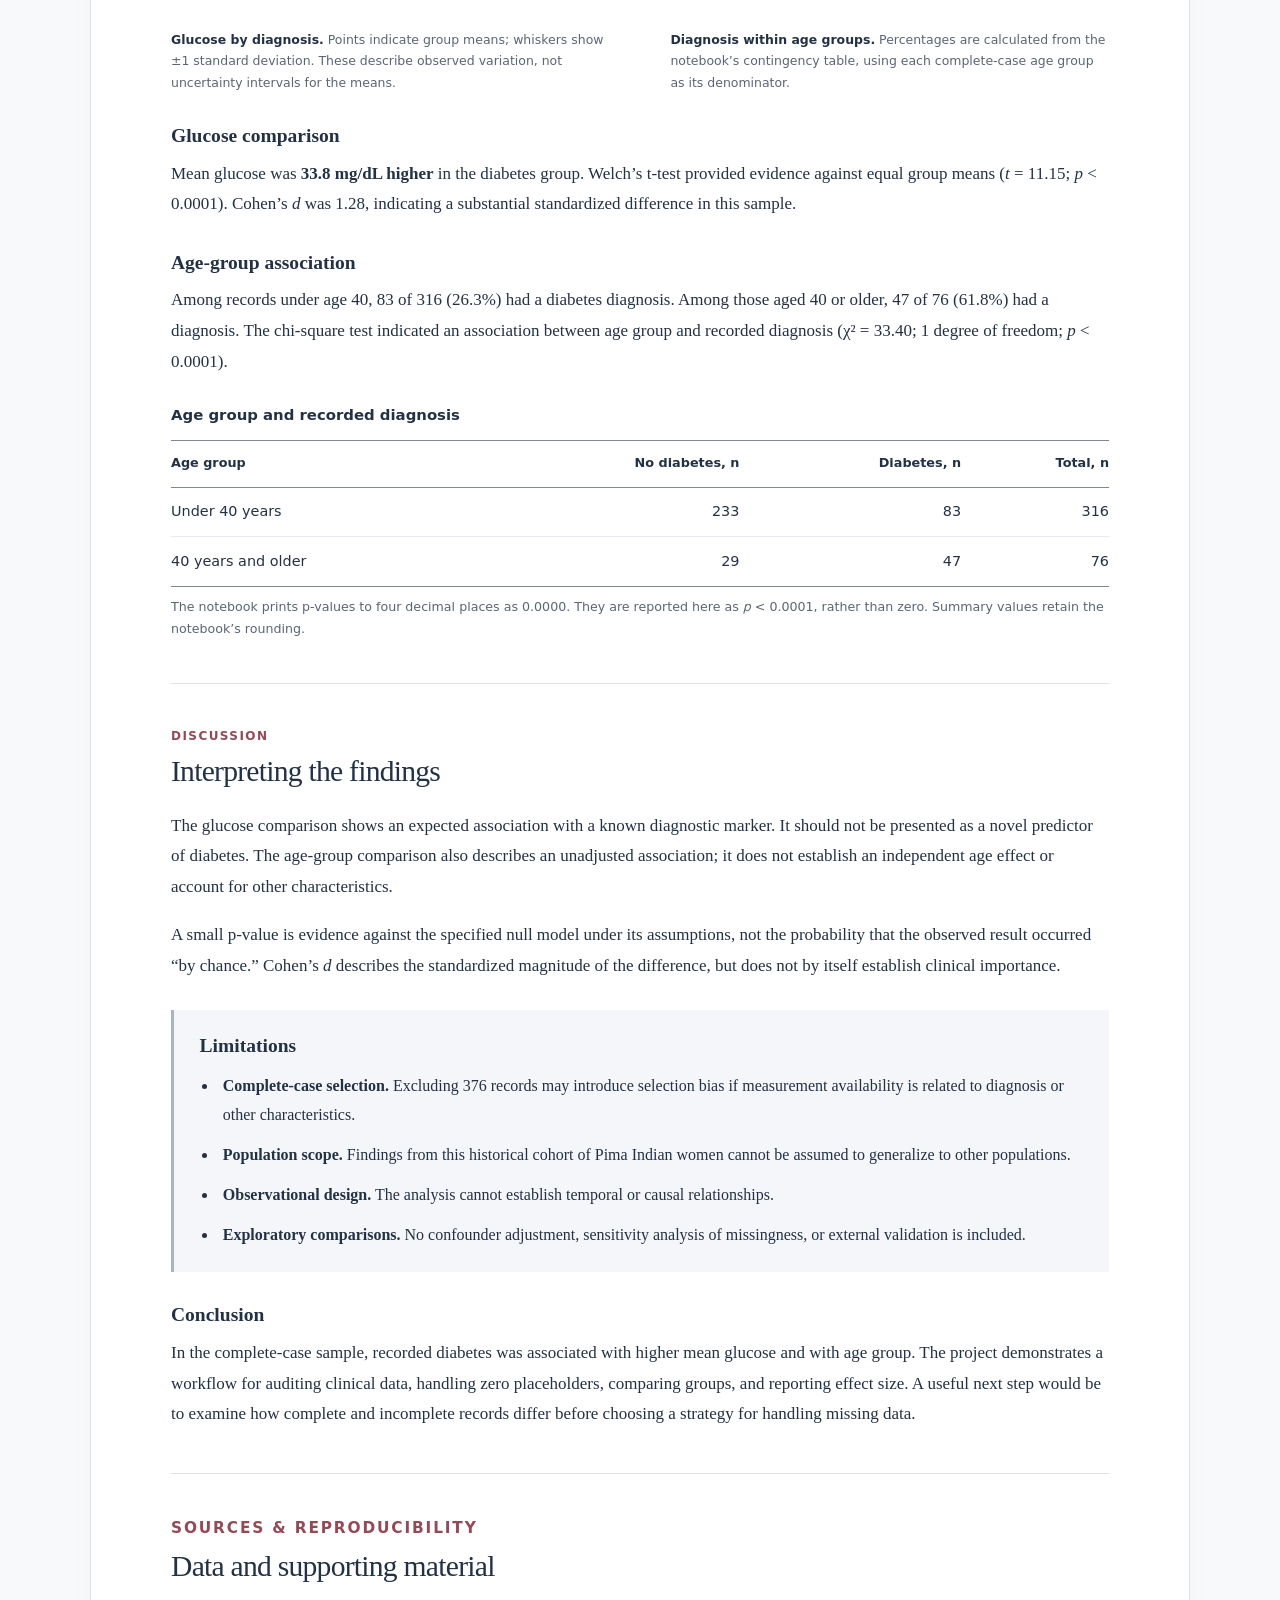
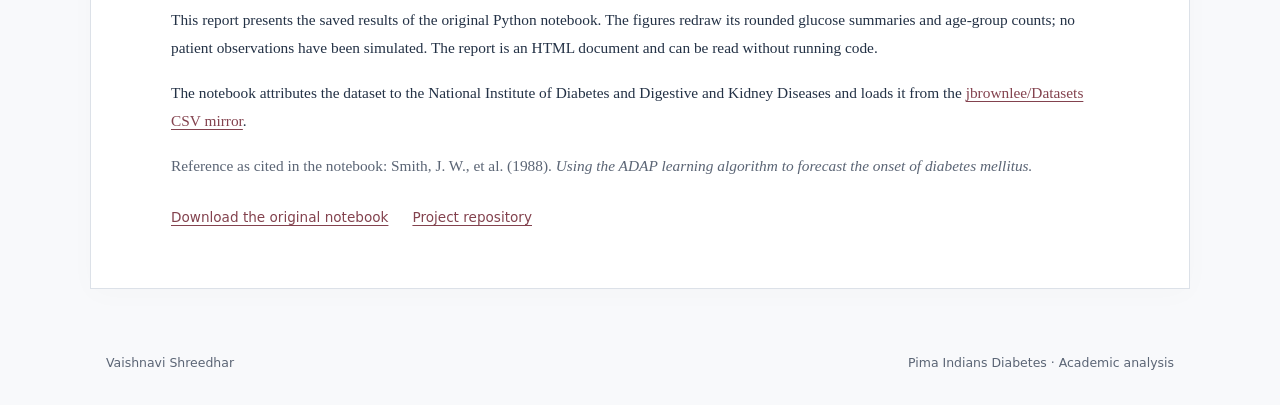
==== commit d0e35edc: "Present diabetes analysis as a readable academic HTML report" ====
--- a/site/index.html
+++ b/site/index.html
@@ -1,298 +1,23 @@
 <!doctype html>
-<html lang="en"><head><meta charset="utf-8"><meta name="viewport" content="width=device-width,initial-scale=1">
-<meta name="description" content="Vaishnavi Shreedhar's Python analysis of the Pima diabetes cohort: data cleaning, Welch's t-test, chi-square testing and effect size.">
-<meta name="theme-color" content="#103b3a"><title>Pima Diabetes Analysis · Vaishnavi Shreedhar</title>
-<link rel="stylesheet" href="styles.css"><script src="app.js" defer></script></head>
-<body><a class="skip" href="#main">Skip to content</a>
-<header><a class="brand" href="#">VS <span>RESEARCH PORTFOLIO</span></a><nav aria-label="Main navigation"><a href="#findings">Findings</a><a href="#quality">Data quality</a><a href="#notebook">Notebook</a></nav></header>
-<main id="main"><section class="hero"><div class="hero-content"><p class="eyebrow">PYTHON · EXPLORATORY STATISTICS</p>
-<h1>Pima Diabetes<br><span>Analysis</span></h1><p class="intro">From raw clinical records to interpretable results. Exploring metabolic and demographic differences by recorded diabetes diagnosis.</p>
-<p class="byline">A project by <strong>Vaishnavi Shreedhar</strong></p><div class="actions"><a class="button" href="#findings">Explore the findings</a><a class="button secondary" href="pima-diabetes-analysis.ipynb" download>Download notebook</a></div></div>
-<aside class="hero-aside" aria-label="Analysis workflow"><p class="eyebrow">THE ANALYTICAL WORKFLOW</p><div><b>768</b><span>source records audited</span></div><div><b>392</b><span>complete records analyzed</span></div><div><b>2 tests</b><span>Welch’s t-test + chi-square</span></div><p>Data cleaning · Group comparisons · Effect size</p></aside></section>
-<section id="findings" class="section"><p class="eyebrow">RESULTS AT A GLANCE</p><h2>A clear glucose difference<br>within the analyzed cohort.</h2><p class="lede">Among complete cases, the recorded diabetes group had higher average glucose. This is an expected association with a diagnostic marker, not a newly validated prediction model.</p>
-<div class="metrics"><div><span>Mean glucose difference</span><strong>+33.8 <small>mg/dL</small></strong><p>Diabetes minus no diabetes</p></div><div><span>Standardized mean difference</span><strong>1.28 <small>Cohen’s d</small></strong><p>Computed with pooled sample SD</p></div><div><span>Complete-case retention</span><strong>51.0<small>%</small></strong><p>392 of 768 source records</p></div></div>
-<figure><img class="analysis-chart" src="[data-uri]" alt="Notebook chart comparing mean glucose and glucose distributions by recorded diabetes diagnosis"><figcaption>Original saved notebook output. Both panels use the 392 complete cases.</figcaption></figure>
-<div class="columns"><div><h3>Group comparison</h3><div class="table-scroll"><table><caption>Complete cases by recorded diagnosis</caption><thead><tr><th scope="col">Measure</th><th scope="col">No diabetes</th><th scope="col">Diabetes</th></tr></thead><tbody><tr><th scope="row">Records</th><td>262</td><td>130</td></tr><tr><th scope="row">Glucose, mean (SD), mg/dL</th><td>111.4 (24.6)</td><td>145.2 (29.8)</td></tr><tr><th scope="row">BMI, mean (SD), kg/m²</th><td>31.8 (6.8)</td><td>35.8 (6.7)</td></tr><tr><th scope="row">Age, mean (SD), years</th><td>28.3 (9.0)</td><td>35.9 (10.6)</td></tr></tbody></table></div></div>
-<div class="tests"><h3>Statistical methods</h3><p><strong>Welch’s independent-samples t-test</strong><br>Glucose by diagnosis: t = 11.15, p &lt; 0.0001. Equal population variances are not assumed.</p><p><strong>Chi-square test of independence</strong><br>Age group (&lt;40 vs. ≥40) and diagnosis: χ² = 33.40, df = 1, p &lt; 0.0001. SciPy’s default continuity correction is used.</p><p><strong>Cohen’s d</strong><br>The glucose difference is 1.28 pooled standard deviations. Effect size alone does not establish clinical importance.</p></div></div>
-<p class="note">Values above are transcribed from the notebook’s saved outputs. Its p-values display as 0.0000 because of rounding; this does not mean the true p-values equal zero. BMI is summarized descriptively, not hypothesis-tested.</p></section>
-<section id="quality" class="section quality"><p class="eyebrow">BEFORE THE STATISTICS</p><h2>Make missingness visible.</h2><p class="lede">Zeros in five measurement columns are marked as missing. Complete-case filtering across those columns removes 376 records; pregnancy zeros remain valid.</p>
-<div class="columns"><div class="table-scroll"><table><caption>Zero placeholders in the 768 source records</caption><thead><tr><th scope="col">Measurement</th><th scope="col">Zeros</th><th scope="col">Share</th></tr></thead><tbody><tr><th scope="row">Glucose</th><td>5</td><td>0.7%</td></tr><tr><th scope="row">Blood pressure</th><td>35</td><td>4.6%</td></tr><tr><th scope="row">Skin thickness</th><td>227</td><td>29.6%</td></tr><tr><th scope="row">Insulin</th><td>374</td><td>48.7%</td></tr><tr><th scope="row">BMI</th><td>11</td><td>1.4%</td></tr></tbody></table></div><aside class="limits"><h3>Read the results in context</h3><p>Excluding almost half the dataset may introduce selection bias, especially if missingness is systematic. Counts across columns overlap.</p><p>The historical cohort comprises Pima Indian women aged 21 and older. Findings should not be generalized to other populations.</p><p>This observational analysis describes associations. It does not establish causation or assess individual diabetes risk.</p><p>Assertions check the expected shape, duplicates, missingness, and positive values in the retained measurement columns.</p></aside></div></section>
-<section id="notebook" class="section"><div class="notebook-heading"><div><p class="eyebrow">THE FULL WORK</p><h2>Explore the notebook.</h2></div><button id="toggle-code" type="button" aria-pressed="false">Expand all Python code</button></div><p class="lede">Original narrative, Python cells, and saved outputs. Expand individual code blocks to follow each step. This page displays saved results; it does not run Python in your browser.</p><p class="note">The original notebook wording is retained below. For interpretation, p-values do not give the probability that results are “due to luck,” and a large standardized effect does not by itself prove clinical significance.</p><article class="notebook"><section class="markdown-cell"><h2 id="cell-0-0">Statistical Evaluation of Metabolic and Demographic Covariates in Type 2 Diabetes Diagnosis</h2>
-<h3 id="cell-0-1">Data Cleaning and Exploratory Analysis of the Pima Indians Diabetes Cohort</h3>
-<p><strong>Dataset:</strong> National Institute of Diabetes and Digestive and Kidney Diseases (NIDDK)</p></section>
-<section class="markdown-cell"><h4 id="cell-1-0">Abstract &amp; Introduction</h4>
-<p>The primary aim of this study is to analyze and quantify the relationship between key metabolic biomarkers and diagnostic outcomes of Type 2 diabetes mellitus in Pima Indian population groups.  To achieve this, I have incorporated a python based computational workflow to examine physiological risk factors associated with diabetes. Utilizing data from the historical Pima Indians Diabetes database, this analysis details data-cleaning methodology designed to identify and isolate unrecorded physiological values hidden as structural zero-placeholders.</p>
-<p>Following systematic data validation, the project evaluates cohort-level variations in plasma glucose, BMI, and age distributions between diagnostic groups. This study applies standard statistical evaluations such as Welch’s t-tests, Chi-Square tests of independence, and standardized effect size calculations to determine the statistical inferences.</p>
-<p>Steps include:</p>
-<ol>
-<li>Execution through raw data loading mirrors and deterministic assertion validation.</li>
-<li>Isolating physiologically impossible null values such as numeric zeros to mitigate downstream bias.</li>
-<li>Applying independent-sample hypothesis tests without assuming equal population variances, paired with non-parametric association tests for binned demographic cohorts.</li>
-<li>Computing Cohen&#x27;s <em>d</em> metrics to decouple clinical significance from simple sample-size-driven statistical significance.</li>
-</ol></section>
-<div class="code-cell"><details class="code"><summary>View Python code</summary><pre><code># 0. Setup: imports and reproducibility
-import numpy as np
-import pandas as pd
-import matplotlib.pyplot as plt
-from scipy import stats
-
-print(&quot;Setup done.&quot;)</code></pre></details><pre class="output">Setup done.
-</pre></div>
-<section class="markdown-cell"><h3 id="cell-3-0">1 · Loading the data</h3>
-<p>We load the Pima Indians Diabetes dataset from GitHub, assign descriptive column names, and validate that the data matches the expected structure of 768 observations and 9 variables. A preview of the initial records confirms the import was successful.</p></section>
-<div class="code-cell"><details class="code"><summary>View Python code</summary><pre><code>import pandas as pd
-
-COLS = [&quot;pregnancies&quot;, &quot;glucose&quot;, &quot;blood_pressure&quot;, &quot;skin_thickness&quot;,
-        &quot;insulin&quot;, &quot;bmi&quot;, &quot;pedigree&quot;, &quot;age&quot;, &quot;outcome&quot;]
-URL = &quot;https://raw.githubusercontent.com/jbrownlee/Datasets/master/pima-indians-diabetes.data.csv&quot;
-
-def load_pima():
-    &quot;&quot;&quot;Load the Pima diabetes data from the primary mirror.&quot;&quot;&quot;
-    df = pd.read_csv(URL, header=None, names=COLS)
-    print(f&quot;Successfully loaded from: {URL}&quot;)
-    return df
-
-df_raw = load_pima()
-assert df_raw.shape == (768, 9), f&quot;Unexpected shape: {df_raw.shape}&quot;
-print(&quot;Shape (rows, columns):&quot;, df_raw.shape)
-df_raw.head(8)</code></pre></details><pre class="output">Successfully loaded from: https://raw.githubusercontent.com/jbrownlee/Datasets/master/pima-indians-diabetes.data.csv
-Shape (rows, columns): (768, 9)
-</pre><pre class="output">   pregnancies  glucose  blood_pressure  skin_thickness  insulin   bmi  \
-0            6      148              72              35        0  33.6   
-1            1       85              66              29        0  26.6   
-2            8      183              64               0        0  23.3   
-3            1       89              66              23       94  28.1   
-4            0      137              40              35      168  43.1   
-5            5      116              74               0        0  25.6   
-6            3       78              50              32       88  31.0   
-7           10      115               0               0        0  35.3   
-
-   pedigree  age  outcome  
-0     0.627   50        1  
-1     0.351   31        0  
-2     0.672   32        1  
-3     0.167   21        0  
-4     2.288   33        1  
-5     0.201   30        0  
-6     0.248   26        1  
-7     0.134   29        0  </pre></div>
-<section class="markdown-cell"><h3 id="cell-5-0">2 · Inspecting the Raw Data</h3>
-<p>In this step, we are looking for three specific issues:</p>
-<ol>
-<li><strong>Data Types</strong>: Ensuring columns loaded with the correct numeric or categorical types.</li>
-<li><strong>Impossible Zeros</strong>: In this cohort, values of <code>0</code> for attributes like blood pressure, BMI, or glucose are physiologically impossible. They actually represent missing records rather than actual zero measurements.</li>
-<li><strong>Duplicate Rows</strong>: Checking for redundant entries that could skew our statistics.</li>
-</ol></section>
-<div class="code-cell"><details class="code"><summary>View Python code</summary><pre><code>
-ZERO_MEANS_MISSING = [&quot;glucose&quot;, &quot;blood_pressure&quot;, &quot;skin_thickness&quot;, &quot;insulin&quot;, &quot;bmi&quot;]
-
-print(&quot;--- Data types ---&quot;)
-print(df_raw.dtypes)
-
-print(&quot;\n--- Missing values ---&quot;)
-for col in ZERO_MEANS_MISSING:  # loop over the suspect columns
-    n_zero = int((df_raw[col] == 0).sum())  # count the zeros
-    print(f&quot;{col}: {n_zero} zeros ({n_zero / len(df_raw):.1%} of patients)&quot;)
-
-print(&quot;\nDuplicated rows:&quot;, int(df_raw.duplicated().sum()))
-print(&quot;Diabetes rate:&quot;, f&quot;{df_raw[&#x27;outcome&#x27;].mean():.1%}&quot;)</code></pre></details><pre class="output">--- Data types ---
-pregnancies         int64
-glucose             int64
-blood_pressure      int64
-skin_thickness      int64
-insulin             int64
-bmi               float64
-pedigree          float64
-age                 int64
-outcome             int64
-dtype: object
-
---- Missing values ---
-glucose: 5 zeros (0.7% of patients)
-blood_pressure: 35 zeros (4.6% of patients)
-skin_thickness: 227 zeros (29.6% of patients)
-insulin: 374 zeros (48.7% of patients)
-bmi: 11 zeros (1.4% of patients)
-
-Duplicated rows: 0
-Diabetes rate: 34.9%
-</pre></div>
-<section class="markdown-cell"><h3 id="cell-7-0">3 · Cleaning the Dataset</h3>
-<p>We first convert the biological impossible <code>0</code>s into actual <code>NaN</code> values, and then filter the dataset down to complete records. We also use <code>assert</code> statements at the end of each task. This way, if anything goes wrong during cleaning, Python will immediately stop to pinpoint the issue.</p></section>
-<div class="code-cell"><details class="code"><summary>View Python code</summary><pre><code>#  Turn impossible zeros into missing values
-def mark_missing(df, columns):
-    &quot;&quot;&quot;Replace biologically impossible 0s with NaN (pandas&#x27; &#x27;missing&#x27; marker).&quot;&quot;&quot;
-    df = df.copy()  # to keep source intact
-    for col in columns:
-        df.loc[df[col] == 0, col] = np.nan
-    return df
-
-# Test the function on a tiny example BEFORE trusting it on real data
-tiny = pd.DataFrame({&quot;glucose&quot;: [120, 0], &quot;age&quot;: [33, 40]})
-assert mark_missing(tiny, [&quot;glucose&quot;])[&quot;glucose&quot;].isna().sum() == 1
-assert (mark_missing(tiny, [&quot;glucose&quot;])[&quot;age&quot;] == [33, 40]).all()
-print(&quot;Function tests passed.&quot;)
-
-df = mark_missing(df_raw, ZERO_MEANS_MISSING)
-print(&quot;Missing values after marking:&quot;)
-print(df[ZERO_MEANS_MISSING].isna().sum())</code></pre></details><pre class="output">Function tests passed.
-Missing values after marking:
-glucose             5
-blood_pressure     35
-skin_thickness    227
-insulin           374
-bmi                11
-dtype: int64
-</pre></div>
-<div class="code-cell"><details class="code"><summary>View Python code</summary><pre><code>
-n_before = len(df)
-df_clean = df.dropna(subset=ZERO_MEANS_MISSING).reset_index(drop=True)
-print(f&quot;Dropped {n_before - len(df_clean)} rows with missing measurements.&quot;)
-print(f&quot;Clean dataset: {len(df_clean)} patients.&quot;)
-
-# Validation checks
-assert df_clean.duplicated().sum() == 0, &quot;duplicates remain!&quot;
-assert df_clean[ZERO_MEANS_MISSING].isna().sum().sum() == 0, &quot;missing values remain!&quot;
-assert (df_clean[ZERO_MEANS_MISSING] &gt; 0).all().all(), &quot;impossible value survived!&quot;
-print(&quot;All checks passed.&quot;)
-df_clean.head(5)</code></pre></details><pre class="output">Dropped 376 rows with missing measurements.
-Clean dataset: 392 patients.
-All checks passed.
-</pre><pre class="output">   pregnancies  glucose  blood_pressure  skin_thickness  insulin   bmi  \
-0            1     89.0            66.0            23.0     94.0  28.1   
-1            0    137.0            40.0            35.0    168.0  43.1   
-2            3     78.0            50.0            32.0     88.0  31.0   
-3            2    197.0            70.0            45.0    543.0  30.5   
-4            1    189.0            60.0            23.0    846.0  30.1   
-
-   pedigree  age  outcome  
-0     0.167   21        0  
-1     2.288   33        1  
-2     0.248   26        1  
-3     0.158   53        1  
-4     0.398   59        1  </pre></div>
-<section class="markdown-cell"><h3 id="cell-10-0">4 · Visualizing and Summarizing our Cleaned Data</h3>
-<p>Before grouping, we create a simple helper function to bin patients into two age groups: patients under 40 and 40+.</p>
-<p>-Running a summary table using <code>groupby</code> to generate two plots and compare glucose levels between patients with and without diabetes.</p></section>
-<div class="code-cell"><details class="code"><summary>View Python code</summary><pre><code># 4. New column (if/else) + group summaries + charts
-def age_group(age):
-    if age &lt; 40:
-        return &quot;under 40&quot;
-    else:
-        return &quot;40 plus&quot;
-
-assert age_group(33) == &quot;under 40&quot; and age_group(55) == &quot;40 plus&quot;
-df_clean[&quot;age_group&quot;] = df_clean[&quot;age&quot;].apply(age_group)
-
-grouped_data = df_clean.groupby(&quot;outcome&quot;)[[&quot;glucose&quot;, &quot;bmi&quot;, &quot;age&quot;]]
-summary = grouped_data.agg([&quot;count&quot;, &quot;mean&quot;, &quot;std&quot;])
-summary = summary.round(1)
-
-print(summary)
-print(&quot;\nOutcome counts:&quot;, df_clean[&quot;outcome&quot;].value_counts().to_dict(),
-      &quot;(0 = no diabetes, 1 = diabetes)&quot;)
-
-fig, ax = plt.subplots(1, 2, figsize=(11, 3.8))
-# Chart 1: average glucose per group (bar chart)
-means = df_clean.groupby(&quot;outcome&quot;)[&quot;glucose&quot;].mean()
-ax[0].bar([&quot;no diabetes&quot;, &quot;diabetes&quot;], means.values)
-ax[0].set_title(&quot;Mean glucose by diagnosis&quot;)
-ax[0].set_ylabel(&quot;Glucose (mg/dL)&quot;)
-# Chart 2: spread of glucose (histogram, one color per group)
-for label, sub in df_clean.groupby(&quot;outcome&quot;):
-    name = &quot;diabetes&quot; if label == 1 else &quot;no diabetes&quot;
-    ax[1].hist(sub[&quot;glucose&quot;], bins=15, alpha=0.6, label=name)
-ax[1].set_title(&quot;Distribution of glucose values&quot;)
-ax[1].set_xlabel(&quot;Glucose (mg/dL)&quot;)
-ax[1].legend()
-fig.tight_layout()
-plt.show()</code></pre></details><pre class="output">        glucose                bmi              age            
-          count   mean   std count  mean  std count  mean   std
-outcome                                                        
-0           262  111.4  24.6   262  31.8  6.8   262  28.3   9.0
-1           130  145.2  29.8   130  35.8  6.7   130  35.9  10.6
-
-Outcome counts: {0: 262, 1: 130} (0 = no diabetes, 1 = diabetes)
-</pre><img class="analysis-chart" src="[data-uri]" alt="Notebook chart comparing mean glucose and glucose distributions by recorded diabetes diagnosis"></div>
-<section class="markdown-cell"><h3 id="cell-12-0">5 · Statistical Testing: Glucose Levels (t-test)</h3>
-<p>Now we want to see if the differences we observed in our plots are mathematically meaningful or just due to random noise.</p>
-<p>Next, we&#x27;ll run a <strong>Welch&#x27;s t-test</strong> to compare average glucose levels between the two groups. This test is a reliable default because it does not assume both groups have the exact same variance. A standard threshold of <code>p &lt; 0.05</code> will tell us if the gap is statistically significant.</p></section>
-<div class="code-cell"><details class="code"><summary>View Python code</summary><pre><code>#5. Welch t-test on glucose
-diab = df_clean.loc[df_clean[&quot;outcome&quot;] == 1, &quot;glucose&quot;]
-nondiab = df_clean.loc[df_clean[&quot;outcome&quot;] == 0, &quot;glucose&quot;]
-
-t_stat, p_value = stats.ttest_ind(diab, nondiab, equal_var=False)
-diff = diab.mean() - nondiab.mean()
-
-print(f&quot;Diabetes group: mean {diab.mean():.1f} (SD {diab.std():.1f}, n={len(diab)})&quot;)
-print(f&quot;No-diabetes group: mean {nondiab.mean():.1f} (SD {nondiab.std():.1f}, n={len(nondiab)})&quot;)
-print(f&quot;Difference: {diff:.1f} mg/dL&quot;)
-print(f&quot;t = {t_stat:.2f}, p = {p_value:.4f}&quot;)
-
-if p_value &lt; 0.05:
-    print(&quot;→ p &lt; 0.05: the difference is statistically significant (unlikely to be luck).&quot;)
-else:
-    print(&quot;→ p ≥ 0.05: not significant — the gap could plausibly be chance.&quot;)</code></pre></details><pre class="output">Diabetes group: mean 145.2 (SD 29.8, n=130)
-No-diabetes group: mean 111.4 (SD 24.6, n=262)
-Difference: 33.8 mg/dL
-t = 11.15, p = 0.0000
-→ p &lt; 0.05: the difference is statistically significant (unlikely to be luck).
-</pre></div>
-<section class="markdown-cell"><h3 id="cell-14-0">6 · Statistical Testing: Age Group vs. Diagnosis (Chi-Square)</h3>
-<p>Our previous test looked at continuous measurements (glucose numbers). Now we want to shift our focus to categorical variables: does a patient&#x27;s age group (under 40 vs. 40+) have a meaningful relationship with their diabetes status?</p>
-<p>To find out, we will:</p>
-<ol>
-<li>Build a contingency table (cross-tabulation) to see the actual overlap counts between age groups and outcomes.</li>
-<li>Run a <strong>Chi-Square Test of Independence</strong> to check if the patterns we see are statistically significant or just random variation.</li>
-</ol></section>
-<div class="code-cell"><details class="code"><summary>View Python code</summary><pre><code>#6. Chi-square test on age group vs diagnosis
-table = pd.crosstab(df_clean[&quot;age_group&quot;], df_clean[&quot;outcome&quot;])
-table.columns = [&quot;no diabetes&quot;, &quot;diabetes&quot;]
-print(table)
-
-chi2, p_chi, dof, expected = stats.chi2_contingency(table)
-print(f&quot;\nchi² = {chi2:.2f}, p = {p_chi:.4f} (degrees of freedom = {dof})&quot;)
-
-if p_chi &lt; 0.05:
-    print(&quot;→ p &lt; 0.05: diagnosis is significantly linked to age group.&quot;)
-else:
-    print(&quot;→ p ≥ 0.05: no significant link — the pattern could be chance.&quot;)</code></pre></details><pre class="output">           no diabetes  diabetes
-age_group                       
-40 plus             29        47
-under 40           233        83
-
-chi² = 33.40, p = 0.0000 (degrees of freedom = 1)
-→ p &lt; 0.05: diagnosis is significantly linked to age group.
-</pre></div>
-<section class="markdown-cell"><h3 id="cell-16-0">7 · Effect Size and Practical Significance</h3>
-<p>A small p-value confirms that our results are unlikely to be due to random variation, but it doesn&#x27;t measure physical impact. To understand how large or clinically meaningful the differences actually are, we need to calculate the <strong>effect size</strong> using <strong>Cohen&#x27;s d</strong> (where a value of ~0.2 is considered small, ~0.5 is medium, and ~0.8 or higher is large).</p>
-<p>To wrap up our analysis, we will:</p>
-<ol>
-<li>Run our helper function to compute Cohen&#x27;s d for glucose levels between the two diagnosis groups.</li>
-<li>Translate the statistical findings into a meaningful summary.</li>
-</ol></section>
-<div class="code-cell"><details class="code"><summary>View Python code</summary><pre><code>#7. Effect size + plain-language conclusion
-def cohens_d(group1, group2):
-    &quot;&quot;&quot;Standardized difference between two groups&#x27; means.&quot;&quot;&quot;
-    n1, n2 = len(group1), len(group2)
-    pooled_sd = np.sqrt(((n1 - 1) * group1.var() + (n2 - 1) * group2.var()) / (n1 + n2 - 2))
-    return (group1.mean() - group2.mean()) / pooled_sd
-
-d = cohens_d(diab, nondiab)
-print(f&quot;Cohen&#x27;s d = {d:.2f}&quot;)
-print(f&quot;\nIn plain language: patients with diabetes averaged ~{diff:.0f} mg/dL higher glucose &quot;
-      f&quot;(p={p_value:.4f}, d={d:.2f}) — a real and large gap, as expected for a diagnostic marker.&quot;)</code></pre></details><pre class="output">Cohen&#x27;s d = 1.28
-
-In plain language: patients with diabetes averaged ~34 mg/dL higher glucose (p=0.0000, d=1.28) — a real and large gap, as expected for a diagnostic marker.
-</pre></div>
-<section class="markdown-cell"><h4 id="cell-18-0">Limitations</h4>
-<ul>
-<li><strong>Potential Selection Bias due to Complete-Case Analysis:</strong> Restricting the sample to complete cases resulted in the exclusion of approximately half of the original cohort, primarily due to missing insulin and skinfold thickness measurements. If this missingness is systematic rather than completely at random, it may introduce selection bias. Future iterations should evaluate imputation strategies, such as median or multiple imputation, to preserve statistical power.</li>
-<li><strong>Generalizability (External Validity):</strong> This cohort consists exclusively of Pima Indian women aged 21 and older. Consequently, the findings and diagnostic distributions may not generalize to other demographic groups, genders, or ethnic backgrounds.</li>
-<li><strong>Observational and Cross-Sectional Constraints:</strong> Because this analysis is based on observational, cross-sectional data, we cannot establish temporal causality. Furthermore, elevated plasma glucose is itself a primary diagnostic criterion for diabetes; therefore, the strong association observed in our t-test validates a known clinical marker rather than establishing a novel predictive relationship.</li>
-</ul>
-<h4 id="cell-18-5">Key Takeaways and Methodology Insights</h4>
-<p>This investigation demonstrates that systematic raw data auditing is crucial for clinical dataset preparation, as seen in the identification of unrecorded physiological values disguised as structural zeros. By implementing defensive programming with deterministic assertions, we can establish rigorous verification checks that prevent downstream analytical errors. Ultimately, decoupling statistical significance from practical effects through effect-size quantification like Cohen&#x27;s <em>d</em> allows researchers to capture the clinical magnitude of diagnostic variables rather than relying solely on sample-size-dependent p-values.</p>
-<h4 id="cell-18-8">Data source</h4>
-<p>Smith, J.W. et al. (1988). *Using the ADAP learning algorithm to forecast the onset of diabetes mellitus.* Johns Hopkins APL Technical Digest 9, 6–12. Via the UCI Machine Learning Repository (public mirrors loaded above).</p></section></article></section>
-<footer><div><strong>Pima Diabetes Analysis</strong><p>Python · pandas · NumPy · SciPy · Matplotlib</p></div><div><a href="pima-diabetes-analysis.ipynb" download>Download original notebook</a><a href="https://github.com/vaish-codes-duh/pima-diabetes-analysis">View repository</a></div><p class="source">Data: historical Pima Indians Diabetes dataset, attributed to NIDDK in the notebook. CSV mirror: <a href="https://github.com/jbrownlee/Datasets/blob/master/pima-indians-diabetes.data.csv">jbrownlee/Datasets</a>. Reference: Smith et al. (1988), as cited in the notebook.</p></footer></main></body></html>+<html lang="en"><head><meta charset="utf-8"><meta name="viewport" content="width=device-width,initial-scale=1"><meta name="description" content="An academic report examining glucose, body mass index, age, and recorded diabetes diagnosis in the Pima Indians Diabetes dataset. Analysis by Vaishnavi Shreedhar."><meta name="theme-color" content="#f8f9fb"><title>Metabolic Markers &amp; Diabetes Diagnosis | Vaishnavi Shreedhar</title><link rel="stylesheet" href="styles.css"></head>
+<body><a class="skip" href="#main">Skip to report</a>
+<header class="site-header"><a class="site-name" href="#main">Pima diabetes study</a><nav aria-label="Report sections"><a href="#methods">Methods</a><a href="#results">Results</a><a href="#discussion">Discussion</a></nav></header>
+<main id="main"><article>
+<header class="title-block"><p class="article-type">Exploratory analysis <span>·</span> Academic project</p><h1>Metabolic markers and<br class="desktop-break"> diabetes diagnosis</h1><p class="subtitle">Data cleaning and statistical analysis of the<br class="desktop-break"> Pima Indians Diabetes cohort</p><div class="author-line"><p><strong>Vaishnavi Shreedhar</strong><span>Secondary analysis of publicly available data</span></p><p class="tools">Analysis conducted in Python<br>pandas · NumPy · SciPy · Matplotlib</p></div></header>
+<section id="abstract" class="abstract"><h2>Abstract</h2><div><p>This project examines differences in metabolic and demographic characteristics by recorded diabetes diagnosis in the historical Pima Indians Diabetes dataset. The workflow identifies zero placeholders in physiological measurements, applies complete-case filtering, and compares the retained diagnostic groups.</p><p>Of 768 source records, 392 had complete measurements across the five selected fields. Mean glucose was 145.2 mg/dL in the diabetes group and 111.4 mg/dL in the no-diabetes group, a difference of 33.8 mg/dL (Welch’s <i>t</i> = 11.15; <i>p</i> &lt; 0.0001; Cohen’s <i>d</i> = 1.28). Recorded diabetes was also associated with age group (χ² = 33.40; <i>p</i> &lt; 0.0001). These findings describe the complete-case sample and must be interpreted alongside substantial missingness and the cohort’s restricted demographic composition.</p><p class="keywords"><strong>Keywords</strong> &nbsp; Diabetes mellitus · Missing data · Welch’s t-test · Chi-square · Effect size</p></div></section>
+<div class="article-body">
+<section class="report-section" id="question"><div class="section-heading"><p class="section-label">Study objective</p><h2>What differs between the diagnostic groups?</h2></div><p>The analysis asks whether average glucose differs between records with and without a recorded diabetes diagnosis, and whether diagnosis is associated with age group. BMI and age are summarized descriptively to provide context. A separate data-quality assessment documents missing measurements before any statistical comparison.</p></section>
+<section class="report-section" id="methods"><div class="section-heading"><p class="section-label">Methods</p><h2>From source records to an analytical sample</h2></div><p>The source file contains 768 observations and nine variables. The historical cohort consists of Pima Indian women aged 21 years and older. The notebook checks the expected dataset shape and exact duplicate rows, then treats zeros in glucose, blood pressure, skin thickness, insulin, and BMI as missing measurements. A value of zero for pregnancies remains valid.</p>
+<div class="sample-flow" aria-label="Sample selection"><div><strong>768</strong><span>Source records</span></div><div><strong>376</strong><span>Excluded for missing measurements</span></div><div><strong>392</strong><span>Complete cases analyzed</span></div></div>
+<div class="table-wrap"><table><caption>Missing measurement audit <span>Source sample, n = 768</span></caption><thead><tr><th scope="col">Measurement</th><th scope="col">Zero placeholders, n</th><th scope="col">% of source records</th></tr></thead><tbody><tr><th scope="row">Glucose</th><td>5</td><td>0.7</td></tr><tr><th scope="row">Blood pressure</th><td>35</td><td>4.6</td></tr><tr><th scope="row">Skin thickness</th><td>227</td><td>29.6</td></tr><tr><th scope="row">Insulin</th><td>374</td><td>48.7</td></tr><tr><th scope="row">Body mass index</th><td>11</td><td>1.4</td></tr></tbody></table></div><p class="table-note">A record may contain zero placeholders in more than one field; the counts are not additive. Complete-case filtering retains 51.0% of the source sample. No exact duplicate rows were identified.</p>
+<h3>Statistical approach</h3><dl class="methods-list"><div><dt>Continuous comparison</dt><dd>A two-sided Welch’s independent-samples t-test compares glucose means without assuming equal population variances.</dd></div><div><dt>Categorical association</dt><dd>A chi-square test of independence compares age group (&lt;40 versus ≥40 years) and diagnosis, with SciPy’s default continuity correction.</dd></div><div><dt>Magnitude of difference</dt><dd>Cohen’s <i>d</i> expresses the glucose mean difference relative to the pooled sample standard deviation.</dd></div></dl><p>The analysis uses an exploratory significance threshold of 0.05. BMI and age means are descriptive; the notebook does not conduct a BMI hypothesis test or fit a predictive model.</p></section>
+<section class="report-section" id="results"><div class="section-heading"><p class="section-label">Results</p><h2>Glucose and age differ by recorded diagnosis</h2></div><p>The complete-case sample includes 262 records without diabetes and 130 with diabetes. The diabetes group had higher mean glucose and BMI and was older on average.</p>
+<div class="table-wrap"><table><caption>Characteristics of the analytical sample <span>Complete cases, n = 392</span></caption><thead><tr><th scope="col">Characteristic</th><th scope="col">No diabetes<br><span>n = 262</span></th><th scope="col">Diabetes<br><span>n = 130</span></th></tr></thead><tbody><tr><th scope="row">Glucose, mg/dL</th><td>111.4 (24.6)</td><td>145.2 (29.8)</td></tr><tr><th scope="row">Body mass index, kg/m²</th><td>31.8 (6.8)</td><td>35.8 (6.7)</td></tr><tr><th scope="row">Age, years</th><td>28.3 (9.0)</td><td>35.9 (10.6)</td></tr></tbody></table></div><p class="table-note">Values are mean (standard deviation). Diagnostic groups follow the source outcome indicator.</p>
+<div class="figures"><figure><svg viewBox="0 0 560 345" role="img" aria-labelledby="glucose-title glucose-desc"><title id="glucose-title">Mean glucose by recorded diabetes diagnosis</title><desc id="glucose-desc">No diabetes: mean 111.4, SD 24.6 mg/dL, 262 records. Diabetes: mean 145.2, SD 29.8 mg/dL, 130 records. Whiskers show one standard deviation, not confidence intervals.</desc><line class="grid" x1="65" x2="535" y1="260.0" y2="260.0"/><text class="tick" x="51" y="265.0" text-anchor="end">0</text><line class="grid" x1="65" x2="535" y1="209.0" y2="209.0"/><text class="tick" x="51" y="214.0" text-anchor="end">50</text><line class="grid" x1="65" x2="535" y1="158.0" y2="158.0"/><text class="tick" x="51" y="163.0" text-anchor="end">100</text><line class="grid" x1="65" x2="535" y1="107.0" y2="107.0"/><text class="tick" x="51" y="112.0" text-anchor="end">150</text><line class="grid" x1="65" x2="535" y1="56.0" y2="56.0"/><text class="tick" x="51" y="61.0" text-anchor="end">200</text><text class="axis-label" x="65" y="24">Glucose (mg/dL)</text><rect x="152" y="146.37199999999999" width="90" height="113.62800000000001" rx="2" fill="#718b9c" fill-opacity="0.18"/><line x1="197" x2="197" y1="171.464" y2="121.28" stroke="#718b9c" stroke-width="2"/><line x1="187" x2="207" y1="171.464" y2="171.464" stroke="#718b9c" stroke-width="2"/><line x1="187" x2="207" y1="121.28" y2="121.28" stroke="#718b9c" stroke-width="2"/><circle cx="197" cy="146.37199999999999" r="6" fill="#718b9c"/><text class="value" x="214" y="151.37199999999999">111.4</text><text class="chart-label" x="197" y="294" text-anchor="middle">No diabetes</text><text class="tick" x="197" y="318" text-anchor="middle">n = 262</text><rect x="365" y="111.89600000000002" width="90" height="148.10399999999998" rx="2" fill="#934a56" fill-opacity="0.18"/><line x1="410" x2="410" y1="142.292" y2="81.5" stroke="#934a56" stroke-width="2"/><line x1="400" x2="420" y1="142.292" y2="142.292" stroke="#934a56" stroke-width="2"/><line x1="400" x2="420" y1="81.5" y2="81.5" stroke="#934a56" stroke-width="2"/><circle cx="410" cy="111.89600000000002" r="6" fill="#934a56"/><text class="value" x="427" y="116.89600000000002">145.2</text><text class="chart-label" x="410" y="294" text-anchor="middle">Diabetes</text><text class="tick" x="410" y="318" text-anchor="middle">n = 130</text></svg><figcaption><strong>Glucose by diagnosis.</strong> Points indicate group means; whiskers show ±1 standard deviation. These describe observed variation, not uncertainty intervals for the means.</figcaption></figure><figure><svg viewBox="0 0 560 345" role="img" aria-labelledby="age-title age-desc"><title id="age-title">Recorded diabetes by age group</title><desc id="age-desc">Under 40: 83 of 316 records, 26.3 percent. Age 40 and older: 47 of 76 records, 61.8 percent. Complete cases only.</desc><line class="grid" x1="65" x2="535" y1="260.0" y2="260.0"/><text class="tick" x="51" y="265.0" text-anchor="end">0</text><line class="grid" x1="65" x2="535" y1="209.0" y2="209.0"/><text class="tick" x="51" y="214.0" text-anchor="end">25</text><line class="grid" x1="65" x2="535" y1="158.0" y2="158.0"/><text class="tick" x="51" y="163.0" text-anchor="end">50</text><line class="grid" x1="65" x2="535" y1="107.0" y2="107.0"/><text class="tick" x="51" y="112.0" text-anchor="end">75</text><line class="grid" x1="65" x2="535" y1="56.0" y2="56.0"/><text class="tick" x="51" y="61.0" text-anchor="end">100</text><text class="axis-label" x="65" y="24">Records with diabetes (%)</text><rect x="152" y="206.41772151898735" width="90" height="53.58227848101265" rx="2" fill="#934a56" fill-opacity="0.8"/><text class="value" x="197" y="193.41772151898735" text-anchor="middle">26.3%</text><text class="chart-label" x="197" y="294" text-anchor="middle">Under 40 years</text><text class="tick" x="197" y="318" text-anchor="middle">83 of 316 records</text><rect x="365" y="133.8421052631579" width="90" height="126.15789473684211" rx="2" fill="#934a56" fill-opacity="0.8"/><text class="value" x="410" y="120.84210526315789" text-anchor="middle">61.8%</text><text class="chart-label" x="410" y="294" text-anchor="middle">40 years and older</text><text class="tick" x="410" y="318" text-anchor="middle">47 of 76 records</text></svg><figcaption><strong>Diagnosis within age groups.</strong> Percentages are calculated from the notebook’s contingency table, using each complete-case age group as its denominator.</figcaption></figure></div>
+<h3>Glucose comparison</h3><p>Mean glucose was <strong>33.8 mg/dL higher</strong> in the diabetes group. Welch’s t-test provided evidence against equal group means (<i>t</i> = 11.15; <i>p</i> &lt; 0.0001). Cohen’s <i>d</i> was 1.28, indicating a substantial standardized difference in this sample.</p>
+<h3>Age-group association</h3><p>Among records under age 40, 83 of 316 (26.3%) had a diabetes diagnosis. Among those aged 40 or older, 47 of 76 (61.8%) had a diagnosis. The chi-square test indicated an association between age group and recorded diagnosis (χ² = 33.40; 1 degree of freedom; <i>p</i> &lt; 0.0001).</p>
+<div class="table-wrap"><table><caption>Age group and recorded diagnosis</caption><thead><tr><th scope="col">Age group</th><th scope="col">No diabetes, n</th><th scope="col">Diabetes, n</th><th scope="col">Total, n</th></tr></thead><tbody><tr><th scope="row">Under 40 years</th><td>233</td><td>83</td><td>316</td></tr><tr><th scope="row">40 years and older</th><td>29</td><td>47</td><td>76</td></tr></tbody></table></div><p class="table-note">The notebook prints p-values to four decimal places as 0.0000. They are reported here as <i>p</i> &lt; 0.0001, rather than zero. Summary values retain the notebook’s rounding.</p></section>
+<section class="report-section" id="discussion"><div class="section-heading"><p class="section-label">Discussion</p><h2>Interpreting the findings</h2></div><p>The glucose comparison shows an expected association with a known diagnostic marker. It should not be presented as a novel predictor of diabetes. The age-group comparison also describes an unadjusted association; it does not establish an independent age effect or account for other characteristics.</p><p>A small p-value is evidence against the specified null model under its assumptions, not the probability that the observed result occurred “by chance.” Cohen’s <i>d</i> describes the standardized magnitude of the difference, but does not by itself establish clinical importance.</p>
+<aside class="limitations"><h3>Limitations</h3><ul><li><strong>Complete-case selection.</strong> Excluding 376 records may introduce selection bias if measurement availability is related to diagnosis or other characteristics.</li><li><strong>Population scope.</strong> Findings from this historical cohort of Pima Indian women cannot be assumed to generalize to other populations.</li><li><strong>Observational design.</strong> The analysis cannot establish temporal or causal relationships.</li><li><strong>Exploratory comparisons.</strong> No confounder adjustment, sensitivity analysis of missingness, or external validation is included.</li></ul></aside><h3>Conclusion</h3><p>In the complete-case sample, recorded diabetes was associated with higher mean glucose and with age group. The project demonstrates a workflow for auditing clinical data, handling zero placeholders, comparing groups, and reporting effect size. A useful next step would be to examine how complete and incomplete records differ before choosing a strategy for handling missing data.</p></section>
+<section class="report-section sources" id="sources"><div class="section-heading"><p class="section-label">Sources &amp; reproducibility</p><h2>Data and supporting material</h2></div><p>This report presents the saved results of the original Python notebook. The figures redraw its rounded glucose summaries and age-group counts; no patient observations have been simulated. The report is an HTML document and can be read without running code.</p><p>The notebook attributes the dataset to the National Institute of Diabetes and Digestive and Kidney Diseases and loads it from the <a href="https://github.com/jbrownlee/Datasets/blob/master/pima-indians-diabetes.data.csv">jbrownlee/Datasets CSV mirror</a>.</p><p class="reference">Reference as cited in the notebook: Smith, J. W., et al. (1988). <cite>Using the ADAP learning algorithm to forecast the onset of diabetes mellitus.</cite></p><div class="source-links"><a href="pima-diabetes-analysis.ipynb" download>Download the original notebook</a><a href="https://github.com/vaish-codes-duh/pima-diabetes-analysis">Project repository</a></div></section>
+</div></article></main><footer><span>Vaishnavi Shreedhar</span><span>Pima Indians Diabetes · Academic analysis</span></footer></body></html>
--- a/site/styles.css
+++ b/site/styles.css
@@ -1 +1 @@
-:root{color-scheme:light;--ink:#142e31;--teal:#126d65;--line:#d7e3e3;--muted:#50686c;--paper:#f4f8f8}*{box-sizing:border-box}html{scroll-behavior:smooth;scroll-padding-top:6rem}body{margin:0;color:var(--ink);font:1rem/1.65 system-ui,-apple-system,BlinkMacSystemFont,"Segoe UI",sans-serif;background:#fff}a{color:var(--teal);text-underline-offset:.25em}a:hover{text-decoration:underline}button,a,summary{-webkit-tap-highlight-color:transparent}a:focus-visible,button:focus-visible,summary:focus-visible{outline:3px solid #b95b22;outline-offset:5px}header{padding:1.3rem max(5vw,1.25rem);display:flex;justify-content:space-between;gap:1rem;align-items:center;border-bottom:1px solid var(--line);background:#fff}header a{text-decoration:none}.brand{font-size:1.6rem;font-weight:800;letter-spacing:-.08em;color:var(--ink);display:flex;align-items:center;gap:1rem}.brand span{font-size:.75rem;letter-spacing:.15em;font-weight:650}nav{display:flex;gap:1.8rem}nav a{font-size:.9rem;color:var(--ink)}.hero{background:#103b3a;color:#fff;display:grid;grid-template-columns:1.6fr 1fr;gap:7vw;padding:5.5rem max(5vw,1.25rem)}.hero-content{max-width:49rem}.eyebrow{font-size:.8rem;letter-spacing:.16em;font-weight:700;color:var(--teal);margin:0 0 1.3rem}.hero .eyebrow{color:#a5dbcf}h1{font-size:clamp(3.2rem,6vw,6.4rem);line-height:1.03;letter-spacing:-.06em;margin:0 0 1.8rem;font-weight:650}h1 span{color:#b8e7d8}h2{font-size:clamp(2rem,3.4vw,3.3rem);line-height:1.15;letter-spacing:-.045em;font-weight:620;margin:0 0 1.5rem}h3{font-size:1.25rem;letter-spacing:-.02em;margin:0 0 1rem}.intro{font-size:1.2rem;max-width:36rem;color:#d0e5e1;margin-bottom:1.7rem}.byline{font-size:.9rem;color:#c5dbd6}.byline strong{color:white}.actions{display:flex;gap:.8rem;flex-wrap:wrap;margin-top:2rem}.button,button{font:inherit;font-size:.9rem;font-weight:650;border:1px solid var(--teal);padding:.85rem 1.2rem;border-radius:.3rem;text-decoration:none;display:inline-block;cursor:pointer}.button{color:#103b3a;background:#b8e7d8;border-color:#b8e7d8}.button.secondary{background:transparent;color:#fff;border-color:#769b94}.hero-aside{border-left:1px solid #527470;padding-left:3rem;align-self:center}.hero-aside div{display:flex;flex-direction:column;border-bottom:1px solid #416964;padding:.75rem 0}.hero-aside b{font-size:2.5rem;letter-spacing:-.04em;line-height:1.2}.hero-aside span{font-size:.95rem;color:#d0e5e1}.hero-aside>p:last-child{font-size:.8rem;color:#bad5cd;margin-top:1.5rem}.section{padding:5rem max(5vw,1.25rem);scroll-margin-top:1rem}.lede{font-size:1.1rem;color:var(--muted);max-width:54rem;margin-bottom:2rem}.metrics{display:grid;grid-template-columns:repeat(3,1fr);border-top:1px solid var(--line);border-bottom:1px solid var(--line);margin:2.8rem 0}.metrics>div{padding:1.6rem 1.5rem;border-right:1px solid var(--line)}.metrics>div:first-child{padding-left:0}.metrics>div:last-child{border:0}.metrics span{font-size:.9rem;color:var(--muted)}.metrics strong{display:block;font-size:2.9rem;letter-spacing:-.04em;line-height:1.3;margin:.4rem 0}.metrics small{font-size:1rem;letter-spacing:0;font-weight:500}.metrics p{font-size:.85rem;margin:0;color:var(--muted)}figure{margin:2.5rem 0 3rem;border:1px solid var(--line);border-radius:.3rem;padding:1.4rem}.analysis-chart{width:100%;height:auto;display:block}figcaption{font-size:.85rem;color:var(--muted);margin-top:1rem}.columns{display:grid;grid-template-columns:1.2fr 1fr;gap:4rem}.table-scroll{overflow-x:auto}table{border-collapse:collapse;width:100%;font-size:.95rem;text-align:left}caption{text-align:left;font-size:.85rem;color:var(--muted);margin-bottom:.8rem}td,th{border-bottom:1px solid var(--line);padding:.85rem .7rem}th:first-child,td:first-child{padding-left:0}thead th{font-size:.8rem;text-transform:uppercase;letter-spacing:.04em;color:var(--muted)}tbody th{font-weight:500}.tests p{font-size:.95rem;color:var(--muted);margin-bottom:1.5rem}.tests strong{color:var(--ink)}.note{border-left:3px solid #4b9489;padding:1rem 1.3rem;background:var(--paper);font-size:.9rem;color:var(--muted);margin-top:2rem}.quality{background:var(--paper);border-block:1px solid var(--line)}.limits p{color:var(--muted);font-size:.95rem}.notebook-heading{display:flex;justify-content:space-between;align-items:center;gap:1.5rem}button{background:#fff;color:var(--teal);white-space:nowrap}.notebook{border:1px solid var(--line);border-radius:.3rem;padding:2.5rem;margin-top:2rem}.notebook h2{font-size:1.9rem;margin-top:1.4rem}.notebook h3{font-size:1.55rem;margin-top:2.5rem}.notebook h4{font-size:1.2rem;margin-top:2rem}.markdown-cell p,.markdown-cell li{max-width:75ch}.code-cell{margin:1.5rem 0 2rem;min-width:0}.code{border:1px solid var(--line);border-radius:.3rem;background:var(--paper)}summary{cursor:pointer;padding:.8rem 1rem;color:var(--teal);font-size:.9rem;font-weight:600}pre{font: .85rem/1.6 ui-monospace,SFMono-Regular,Consolas,monospace;overflow-x:auto;padding:1rem;margin:0}details pre{background:#112c32;color:#e2f0f0}.output{border-left:2px solid var(--line);margin:.8rem 0;background:#fbfcfc}code{font-family:ui-monospace,SFMono-Regular,Consolas,monospace;font-size:.9em}.notebook .analysis-chart{margin:1.5rem 0}footer{padding:3rem max(5vw,1.25rem);background:#103b3a;color:#d0e5e1;display:grid;grid-template-columns:1fr 1fr;gap:2rem}footer a{color:#b8e7d8;font-size:.9rem}footer>div:nth-child(2){display:flex;justify-content:flex-end;align-items:flex-start;gap:2rem}footer p{font-size:.85rem}.source{grid-column:1/-1;max-width:70rem;margin:0;border-top:1px solid #416964;padding-top:1.5rem}.skip{position:absolute;top:-10rem;left:1rem;z-index:10;background:white;padding:1rem}.skip:focus{top:1rem}@media(max-width:800px){.hero{grid-template-columns:1fr;gap:3rem;padding-block:3rem}.hero-aside{padding-left:1.5rem}.hero-aside div{display:inline-flex;width:31%;vertical-align:top;border:0}.hero-aside b{font-size:2rem}.hero-aside span{font-size:.85rem}.columns{grid-template-columns:1fr;gap:2.5rem}.section{padding-block:3rem}.metrics strong{font-size:2rem}.metrics>div{padding:1.2rem .7rem}.notebook{padding:1.2rem}.notebook-heading{align-items:flex-start;flex-direction:column}.brand span{display:none}nav{gap:1rem}footer{grid-template-columns:1fr}footer>div:nth-child(2){justify-content:flex-start;flex-wrap:wrap}}@media(max-width:480px){.metrics{grid-template-columns:1fr}.metrics>div,.metrics>div:first-child{border-right:0;border-bottom:1px solid var(--line);padding:1rem 0}.metrics strong{font-size:2.4rem}.hero-aside div{display:flex;width:auto;border-bottom:1px solid #416964}.hero-aside span{font-size:.95rem}.notebook h2{font-size:1.5rem}.notebook h3{font-size:1.3rem}nav a{font-size:.85rem}}@media(prefers-reduced-motion:reduce){html{scroll-behavior:auto}}@media print{header,.actions,button{display:none}.hero{background:white;color:#142e31;padding:1rem 0}.hero .eyebrow,.hero .intro,.hero h1 span,.hero .byline,.hero .byline strong{color:#142e31}.hero-aside{display:none}.hero{display:block}.section{padding:1.5rem 0}.notebook{border:0;padding:0}.columns{display:block}.metrics{break-inside:avoid}footer{background:white;color:#142e31}footer a{color:#142e31}pre{white-space:pre-wrap}}
+:root{--ink:#233145;--muted:#5b6575;--accent:#934a56;--line:#dce1e8;--paper:#fff;color-scheme:light}*{box-sizing:border-box}html{scroll-behavior:smooth;scroll-padding-top:6rem}body{margin:0;background:#f8f9fb;color:var(--ink);font:1.0625rem/1.8 Georgia,"Times New Roman",serif;-webkit-font-smoothing:antialiased}a{color:#83424e;text-underline-offset:.22em;text-decoration-thickness:1px}a:hover{color:#4b2430}a:focus-visible{outline:3px solid var(--accent);outline-offset:5px}.site-header{max-width:1180px;margin:auto;display:flex;align-items:center;justify-content:space-between;gap:1.5rem;padding:1.7rem 2.5rem;font:.875rem/1.5 system-ui,-apple-system,"Segoe UI",sans-serif}.site-name{font-weight:600;color:var(--ink);text-decoration:none}nav{display:flex;gap:1.8rem}nav a{color:var(--muted);text-decoration:none}nav a:hover{color:var(--accent)}main{max-width:1100px;margin:0 auto 4rem;background:var(--paper);border:1px solid var(--line);box-shadow:0 5px 28px #23314505}.title-block{padding:3.8rem 5rem 2.4rem;border-top:4px solid var(--accent)}.article-type,.section-label{font:600 .78rem/1.5 system-ui,-apple-system,"Segoe UI",sans-serif;letter-spacing:.12em;text-transform:uppercase;color:var(--accent);margin:0 0 1.3rem}.article-type span{margin:0 .6rem;color:#89919b}h1{font-size:clamp(2.4rem,4.5vw,3.8rem);font-weight:400;line-height:1.12;letter-spacing:-.035em;margin:0 0 1.4rem;color:#253246}.subtitle{color:var(--muted);font-size:1.25rem;line-height:1.55;margin:0 0 2.2rem}.author-line{display:flex;justify-content:space-between;gap:2rem;align-items:flex-end;border-top:1px solid var(--line);padding-top:1.2rem;font-family:system-ui,-apple-system,"Segoe UI",sans-serif;font-size:.875rem;line-height:1.6}.author-line p{margin:0}.author-line strong{font-weight:600}.author-line span{display:block;color:var(--muted);margin-top:.2rem}.tools{text-align:right;color:var(--muted);font-size:.8rem}.abstract{margin:0 5rem;padding:1.8rem 0 2.2rem;border-top:1px solid var(--line);border-bottom:1px solid var(--line);display:grid;grid-template-columns:115px 1fr;gap:1.5rem}.abstract h2{font-size:1.2rem;margin:.2rem 0}.abstract p{margin:0 0 1rem;font-size:1rem;line-height:1.75}.abstract .keywords{font:.8rem/1.8 system-ui,-apple-system,"Segoe UI",sans-serif;color:var(--muted);margin:1.2rem 0 0}.abstract .keywords strong{color:var(--ink)}.article-body{padding:0 5rem}.report-section{padding:2.7rem 0;border-bottom:1px solid var(--line);scroll-margin-top:1rem}.report-section:last-child{border:0;padding-bottom:3.8rem}.section-heading{margin-bottom:1.3rem}.section-label{font-size:.75rem;margin:0 0 .5rem}h2{font-weight:400;font-size:1.85rem;line-height:1.25;letter-spacing:-.025em;margin:0}h3{font-size:1.22rem;font-weight:600;line-height:1.4;margin:1.8rem 0 .6rem}p{margin:0 0 1.1rem}p:last-child{margin-bottom:0}strong{font-weight:600}.sample-flow{display:grid;grid-template-columns:1fr 1.35fr 1.1fr;gap:1rem;padding:1.5rem 0;border-block:1px solid var(--line);margin:1.8rem 0 2rem;font-family:system-ui,-apple-system,"Segoe UI",sans-serif}.sample-flow>div{border-right:1px solid var(--line);padding-right:1rem}.sample-flow>div:last-child{border:0}.sample-flow strong{font:400 2.1rem/1.2 Georgia,serif;display:block;color:var(--ink)}.sample-flow>div:last-child strong{color:var(--accent)}.sample-flow span{display:block;font-size:.8rem;color:var(--muted);line-height:1.5;margin-top:.5rem}.table-wrap{overflow-x:auto;margin:1.7rem 0 .6rem}table{border-collapse:collapse;text-align:left;width:100%;font:.9rem/1.6 system-ui,-apple-system,"Segoe UI",sans-serif;font-variant-numeric:tabular-nums}caption{text-align:left;font:600 .93rem/1.5 system-ui,-apple-system,"Segoe UI",sans-serif;color:var(--ink);padding-bottom:.8rem}caption span{display:block;font-size:.78rem;font-weight:400;color:var(--muted);margin-top:.15rem}thead{border-top:1px solid #7d8898;border-bottom:1px solid #7d8898}th,td{padding:.8rem .7rem}th:first-child,td:first-child{padding-left:0}th:last-child,td:last-child{padding-right:0}thead th{font-weight:600;font-size:.8rem;vertical-align:bottom}thead th span{font-weight:400;color:var(--muted)}tbody th{font-weight:400}tbody tr{border-bottom:1px solid #e7eaf0}tbody tr:last-child{border-bottom:1px solid #7d8898}td,thead th:not(:first-child){text-align:right}td{white-space:nowrap}.table-note{font:.79rem/1.7 system-ui,-apple-system,"Segoe UI",sans-serif;color:var(--muted);margin:.6rem 0 1.5rem}.methods-list{margin:1rem 0 1.2rem;font-size:1rem}.methods-list>div{display:grid;grid-template-columns:175px 1fr;gap:1.3rem;border-bottom:1px solid #e7eaf0;padding:.85rem 0}.methods-list dt{font:600 .82rem/1.65 system-ui,-apple-system,"Segoe UI",sans-serif}.methods-list dd{margin:0;line-height:1.65}.figures{display:grid;grid-template-columns:1fr 1fr;gap:1.8rem;margin:2rem -1rem 1.8rem}figure{margin:0;min-width:0}figure svg{display:block;width:100%;height:auto;overflow:visible}svg text{font-family:system-ui,-apple-system,"Segoe UI",sans-serif;fill:var(--ink);font-size:16px}.grid{stroke:#e0e5eb;stroke-width:1}.tick{font-size:18px;fill:var(--muted)}.axis-label{font-size:18px;fill:var(--muted)}.chart-label{font-size:18px}.value{font-size:18px;font-weight:600}figcaption{font:.78rem/1.7 system-ui,-apple-system,"Segoe UI",sans-serif;color:var(--muted);margin:.5rem 1rem 0}figcaption strong{color:var(--ink)}.limitations{margin:1.8rem 0;padding:1.4rem 1.6rem;background:#f5f6f9;border-left:3px solid #a9b4c2}.limitations h3{margin:0 0 .8rem}.limitations ul{padding-left:1.15rem;margin:0;font-size:1rem}.limitations li{padding-left:.3rem;margin:0 0 .7rem}.limitations li:last-child{margin-bottom:0}.sources p{font-size:.96rem}.reference{color:var(--muted)}.source-links{display:flex;flex-wrap:wrap;gap:1.5rem;font:.85rem/1.5 system-ui,-apple-system,"Segoe UI",sans-serif;margin-top:1.7rem}footer{max-width:1100px;margin:0 auto 2rem;display:flex;justify-content:space-between;gap:1.5rem;font:.78rem/1.6 system-ui,-apple-system,"Segoe UI",sans-serif;color:var(--muted);padding:0 1rem}.skip{position:absolute;top:-10rem;left:1rem;padding:.7rem;background:#fff;z-index:5;font-family:system-ui,sans-serif}.skip:focus{top:1rem}@media(min-width:1400px){main{margin-top:1rem}}@media(max-width:850px){main{margin-inline:1.5rem}.title-block{padding:3rem 2.5rem 2rem}.abstract{margin:0 2.5rem;grid-template-columns:1fr;gap:.8rem}.article-body{padding:0 2.5rem}.abstract h2{margin:0}.figures{grid-template-columns:1fr;margin-inline:0;gap:2rem}.figures figure{max-width:600px;margin:auto}.author-line{align-items:flex-start}.tools{font-size:.75rem}h1{font-size:2.8rem}footer{padding-inline:2rem}.methods-list>div{grid-template-columns:150px 1fr}}@media(max-width:540px){body{font-size:1rem;line-height:1.75}.site-header{padding:1.1rem 1.2rem;font-size:.8rem;gap:1rem}nav{gap:.85rem}.site-name{font-size:.78rem}main{margin:0 .7rem 2rem}.title-block{padding:2.2rem 1.3rem 1.6rem}h1{font-size:2.35rem}.desktop-break{display:none}.subtitle{font-size:1.08rem}.author-line{flex-direction:column;gap:.9rem}.tools{text-align:left}.abstract{margin:0 1.3rem;padding:1.5rem 0}.article-body{padding:0 1.3rem}.report-section{padding:2rem 0}h2{font-size:1.6rem}.article-type{font-size:.67rem;letter-spacing:.08em}.article-type span{margin:0 .3rem}.sample-flow{gap:.7rem;grid-template-columns:1fr 1.2fr 1fr}.sample-flow strong{font-size:1.85rem}.sample-flow span{font-size:.75rem}.methods-list>div{grid-template-columns:1fr;gap:.3rem}thead th{font-size:.75rem}table{font-size:.8rem}th,td{padding:.7rem .5rem}.limitations{padding:1.1rem}.source-links{gap:1rem}footer{padding:0 1.3rem;flex-direction:column;gap:.3rem}.source-links a{line-height:1.7}}@media(prefers-reduced-motion:reduce){html{scroll-behavior:auto}}@media print{@page{margin:18mm}body{background:white;font-size:11pt;line-height:1.6}.site-header,.skip{display:none}main{margin:0;max-width:none;border:0;box-shadow:none}.title-block{padding:1rem 0 1.5rem;border-top:2px solid var(--accent)}h1{font-size:29pt}.subtitle{font-size:14pt}.abstract{margin:0;padding:1rem 0;grid-template-columns:80px 1fr}.article-body{padding:0}.report-section{padding:1.5rem 0}.figures{grid-template-columns:1fr 1fr;gap:1rem}.table-wrap,figure,.limitations,.sample-flow{break-inside:avoid}h2,h3,caption{break-after:avoid}.source-links{display:none}footer{margin:1rem 0 0;padding:0;font-size:8pt}.tools{font-size:8pt}.article-type{font-size:8pt}h2{font-size:19pt}.table-note,figcaption{font-size:8pt}a{color:inherit}}
